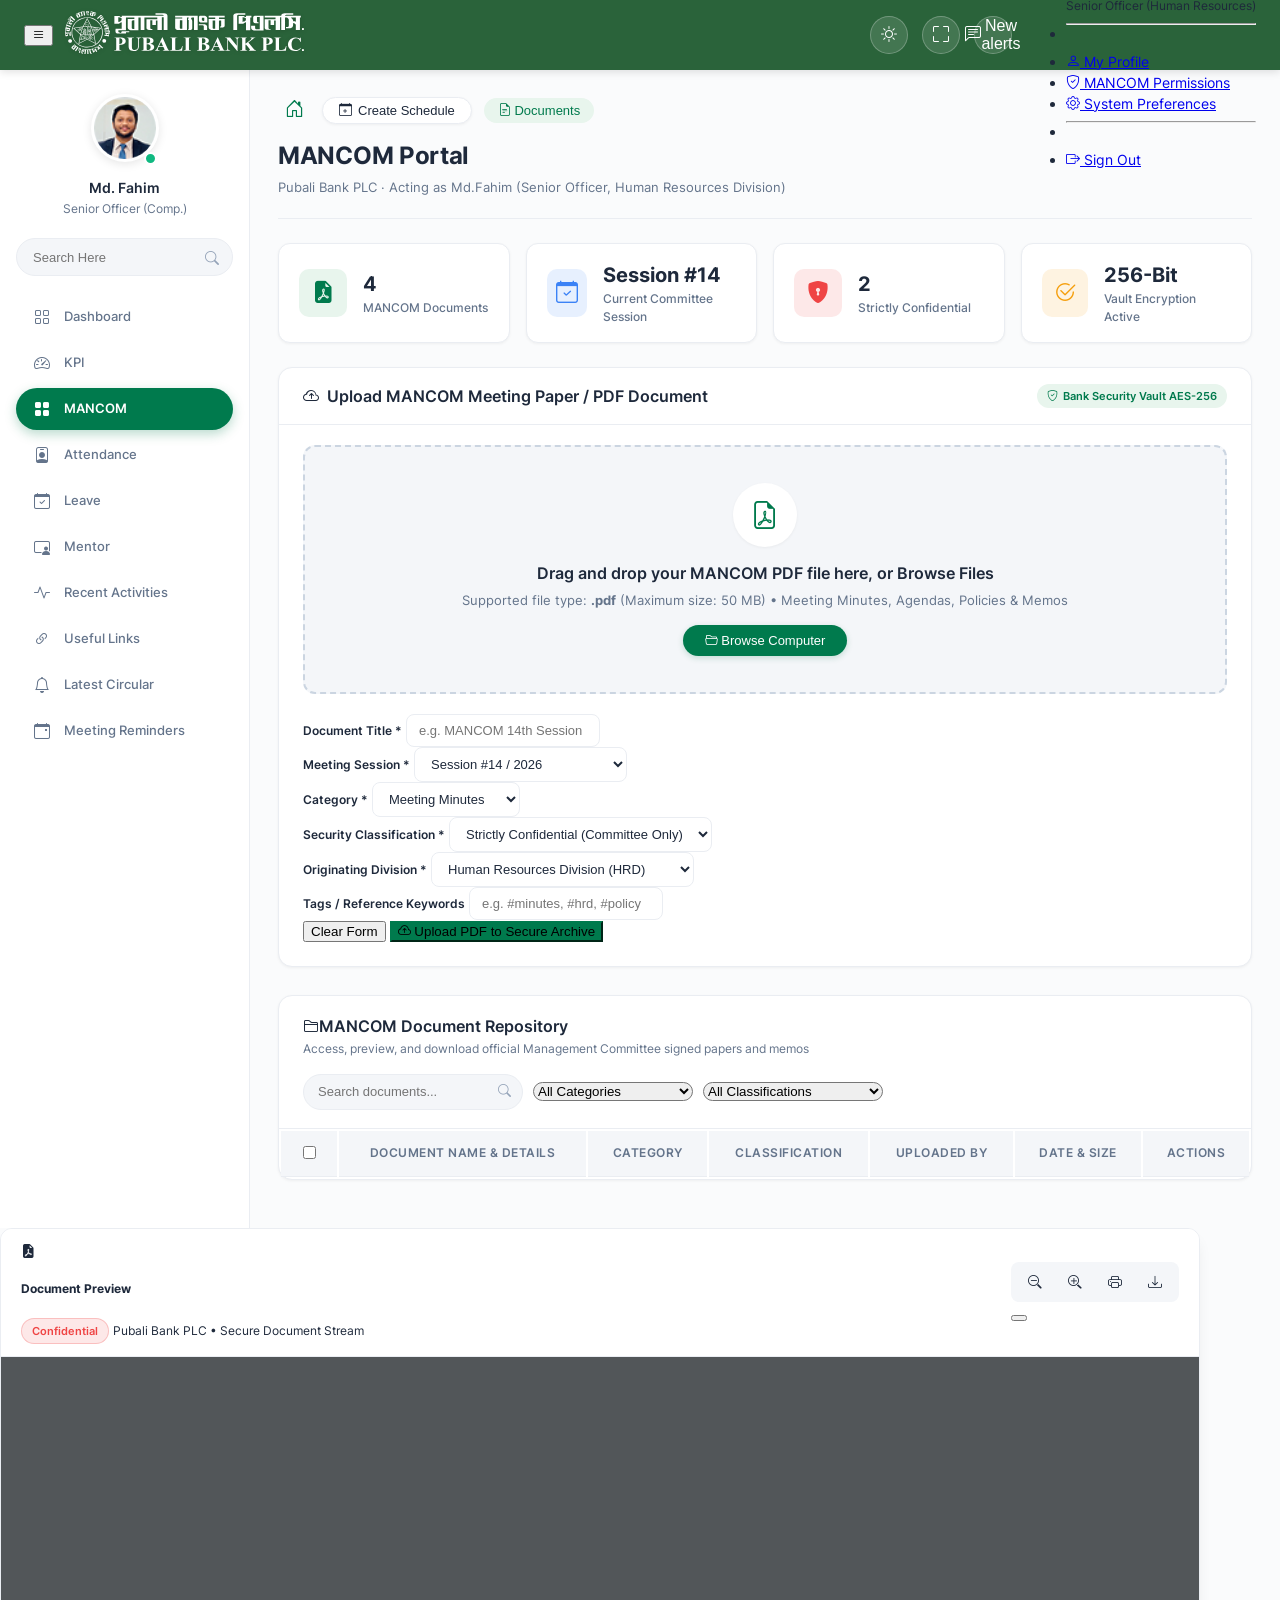
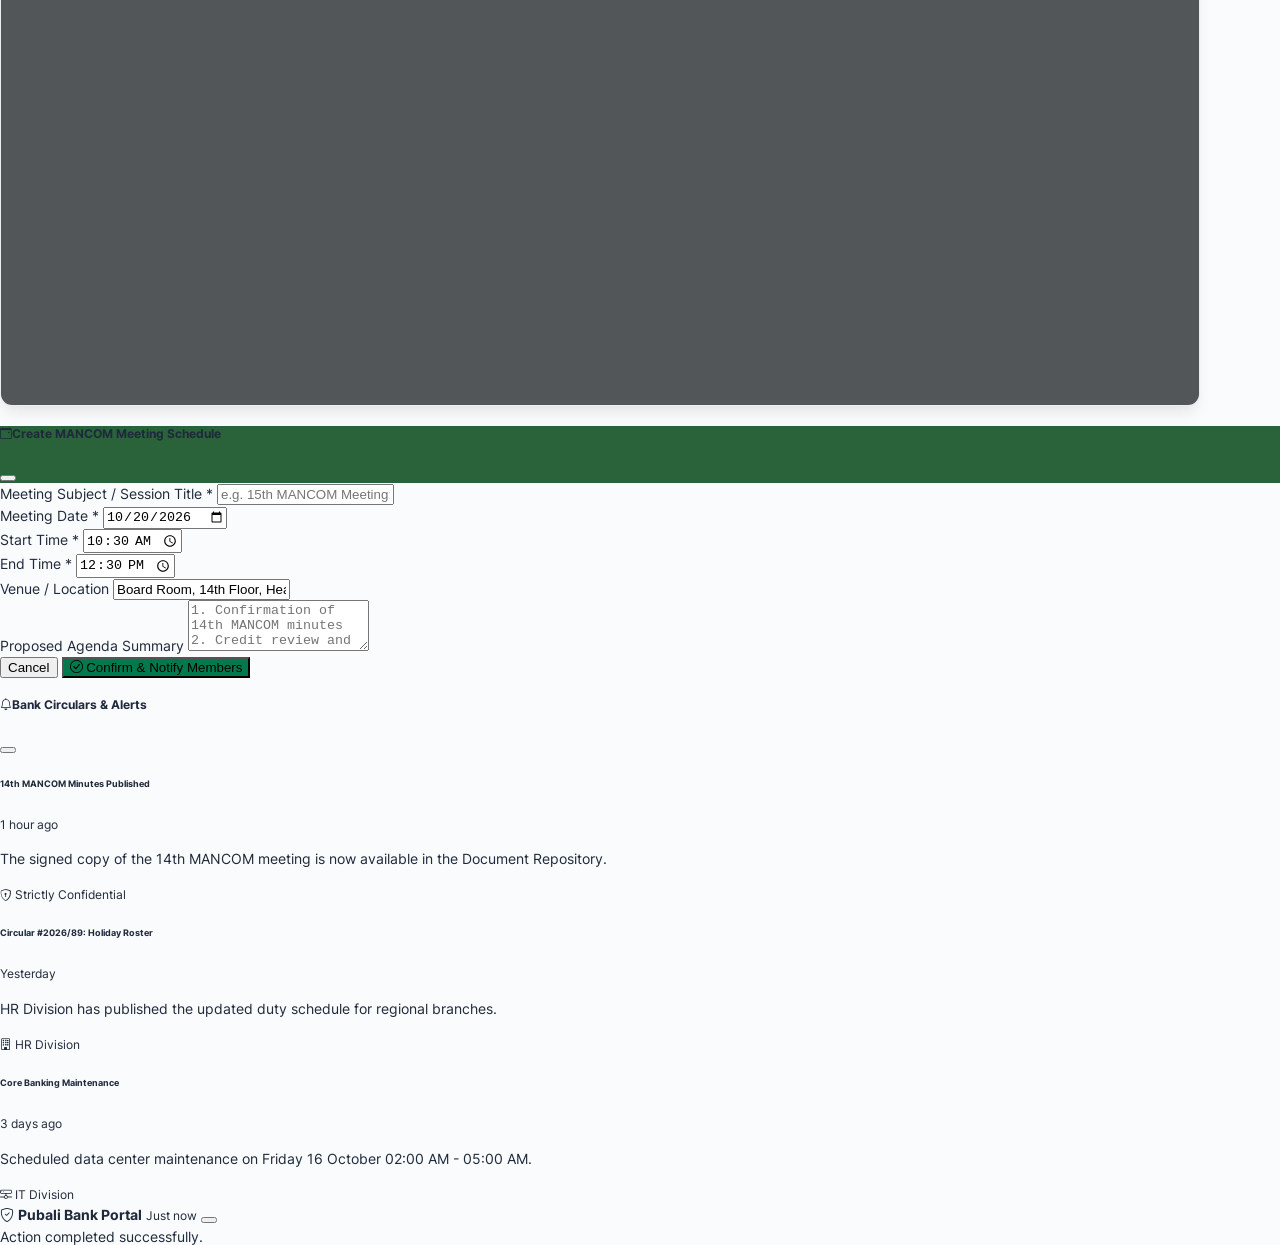
==== all.html @ e19ed06d "Poriject initialized" ====
<!DOCTYPE html>
<html lang="en" data-bs-theme="light">

<head>
  <meta charset="UTF-8">
  <meta name="viewport" content="width=device-width, initial-scale=1.0">
  <meta name="description"
    content="Pubali Bank PLC. - Management Committee (MANCOM) Portal for Document Management and PDF Uploading">
  <title>MANCOM Portal - Pubali Bank PLC</title>

  <!-- Local CSS Resources (Zero CDN Dependency) -->
  <link rel="stylesheet" href="assets/css/bootstrap.min.css">
  <link rel="stylesheet" href="assets/css/bootstrap-icons.min.css">
  <link rel="stylesheet" href="assets/css/style.css">
</head>

<body>

  <!-- ======================================================================
       TOP NAVIGATION BAR
       ====================================================================== -->
  <header class="main-navbar">
    <div class="brand-section">
      <button class="btn text-white d-lg-none p-0 me-2" id="btnMobileMenu" aria-label="Toggle Navigation">
        <i class="bi bi-list fs-3"></i>
      </button>
      <a href="#" class="d-flex align-items-center text-decoration-none">
        <img src="assets/images/pubali-bank-header-logo.svg"
          onerror="this.onerror=null; this.src='assets/images/pubali-bank-logo-white.svg';" alt="Pubali Bank PLC."
          class="brand-logo-img">
      </a>
    </div>

    <div class="nav-actions">
      <!-- Theme Switcher (Dark / Light) -->
      <button class="nav-icon-btn" id="themeToggleBtn" title="Toggle Theme (Light/Dark)" aria-label="Toggle Theme">
        <i class="bi bi-sun"></i>
      </button>

      <!-- Fullscreen Toggle -->
      <button class="nav-icon-btn" id="fullscreenToggleBtn" title="Toggle Fullscreen" aria-label="Toggle Fullscreen">
        <i class="bi bi-fullscreen"></i>
      </button>

      <!-- Messages / Circulars Notification Button -->
      <button class="nav-icon-btn position-relative" data-bs-toggle="offcanvas" data-bs-target="#notificationOffcanvas"
        title="Notifications & Circulars" aria-label="Notifications">
        <i class="bi bi-chat-left-text"></i>
        <span
          class="position-absolute top-0 start-100 translate-middle p-1 bg-danger border border-light rounded-circle">
          <span class="visually-hidden">New alerts</span>
        </span>
      </button>

      <!-- User Profile Dropdown Pill -->
      <div class="dropdown">
        <a href="#" class="user-profile-pill" id="userDropdown" data-bs-toggle="dropdown" aria-expanded="false">
          <img src="assets/images/avatar.png" alt="Md. Fahim" class="user-avatar-nav">
          <div class="user-meta-nav">
            <span class="user-name">Md. Fahim</span>
            <span class="user-role">HRD</span>
          </div>
          <i class="bi bi-chevron-down dropdown-caret"></i>
        </a>
        <ul class="dropdown-menu dropdown-menu-end shadow border-0" aria-labelledby="userDropdown">
          <li class="dropdown-header">
            <h6 class="mb-0 text-dark fw-bold">Md. Fahim</h6>
            <small class="text-muted">Senior Officer (Human Resources)</small>
          </li>
          <li>
            <hr class="dropdown-divider">
          </li>
          <li><a class="dropdown-item" href="#"><i class="bi bi-person me-2 text-success"></i> My Profile</a></li>
          <li><a class="dropdown-item" href="#"><i class="bi bi-shield-check me-2 text-primary"></i> MANCOM
              Permissions</a></li>
          <li><a class="dropdown-item" href="#"><i class="bi bi-gear me-2 text-secondary"></i> System Preferences</a>
          </li>
          <li>
            <hr class="dropdown-divider">
          </li>
          <li><a class="dropdown-item text-danger" href="#"><i class="bi bi-box-arrow-right me-2"></i> Sign Out</a></li>
        </ul>
      </div>
    </div>
  </header>

  <!-- ======================================================================
       APP MAIN CONTAINER (SIDEBAR + MAIN CONTENT)
       ====================================================================== -->
  <div class="portal-container">

    <!-- LEFT SIDEBAR -->
    <aside class="portal-sidebar" id="portalSidebar">
      <!-- Profile Card -->
      <div class="sidebar-user-card">
        <div class="sidebar-avatar-wrapper">
          <img src="assets/images/avatar.png" alt="Md. Fahim" class="sidebar-avatar-img">
          <span class="status-indicator-dot" title="Active"></span>
        </div>
        <h3 class="sidebar-user-name">Md. Fahim</h3>
        <p class="sidebar-user-role">Senior Officer (Comp.)</p>
      </div>

      <!-- Search Input -->
      <div class="sidebar-search-container">
        <input type="text" class="sidebar-search-input" id="sidebarSearchInput" placeholder="Search Here">
        <i class="bi bi-search sidebar-search-icon"></i>
      </div>

      <!-- Sidebar Navigation Menu -->
      <ul class="sidebar-nav-list" id="sidebarNavList">
        <li class="sidebar-nav-item">
          <a href="#dashboard" class="sidebar-nav-link">
            <i class="bi bi-grid"></i>
            <span>Dashboard</span>
          </a>
        </li>
        <li class="sidebar-nav-item">
          <a href="#kpi" class="sidebar-nav-link">
            <i class="bi bi-speedometer2"></i>
            <span>KPI</span>
          </a>
        </li>
        <!-- ACTIVE MANCOM PILL -->
        <li class="sidebar-nav-item">
          <a href="#mancom" class="sidebar-nav-link active-mancom">
            <i class="bi bi-grid-fill"></i>
            <span>MANCOM</span>
          </a>
        </li>
        <li class="sidebar-nav-item">
          <a href="#attendance" class="sidebar-nav-link">
            <i class="bi bi-person-badge"></i>
            <span>Attendance</span>
          </a>
        </li>
        <li class="sidebar-nav-item">
          <a href="#leave" class="sidebar-nav-link">
            <i class="bi bi-calendar-check"></i>
            <span>Leave</span>
          </a>
        </li>
        <li class="sidebar-nav-item">
          <a href="#mentor" class="sidebar-nav-link">
            <i class="bi bi-person-video3"></i>
            <span>Mentor</span>
          </a>
        </li>
        <li class="sidebar-nav-item">
          <a href="#recent-activities" class="sidebar-nav-link">
            <i class="bi bi-activity"></i>
            <span>Recent Activities</span>
          </a>
        </li>
        <li class="sidebar-nav-item">
          <a href="#useful-links" class="sidebar-nav-link">
            <i class="bi bi-link-45deg"></i>
            <span>Useful Links</span>
          </a>
        </li>
        <li class="sidebar-nav-item">
          <a href="#latest-circular" class="sidebar-nav-link">
            <i class="bi bi-bell"></i>
            <span>Latest Circular</span>
          </a>
        </li>
        <li class="sidebar-nav-item">
          <a href="#meeting-reminders" class="sidebar-nav-link">
            <i class="bi bi-calendar-event"></i>
            <span>Meeting Reminders</span>
          </a>
        </li>
      </ul>
    </aside>

    <!-- MAIN CONTENT AREA -->
    <main class="portal-main-content">

      <!-- PAGE SUBHEADER & BREADCRUMBS -->
      <section class="page-subheader">
        <div class="breadcrumb-nav-row">
          <a href="#" class="home-icon-link" title="Home">
            <i class="bi bi-house-door"></i>
          </a>
          <button class="btn btn-create-schedule" data-bs-toggle="modal" data-bs-target="#createScheduleModal">
            <i class="bi bi-calendar-plus text-success"></i>
            Create Schedule
          </button>
          <button class="btn-tab-documents active">
            <i class="bi bi-file-earmark-text me-1"></i>
            Documents
          </button>
        </div>

        <div class="portal-title-block">
          <h1>MANCOM Portal</h1>
          <p class="portal-subtitle">Pubali Bank PLC · Acting as Md.Fahim (Senior Officer, Human Resources Division)</p>
        </div>
      </section>

      <!-- QUICK METRICS OVERVIEW -->
      <div class="metrics-grid">
        <div class="metric-card">
          <div class="metric-icon-box green">
            <i class="bi bi-file-earmark-pdf-fill"></i>
          </div>
          <div class="metric-info">
            <h4 id="statTotalDocs">4</h4>
            <p>MANCOM Documents</p>
          </div>
        </div>
        <div class="metric-card">
          <div class="metric-icon-box blue">
            <i class="bi bi-calendar-check"></i>
          </div>
          <div class="metric-info">
            <h4>Session #14</h4>
            <p>Current Committee Session</p>
          </div>
        </div>
        <div class="metric-card">
          <div class="metric-icon-box red">
            <i class="bi bi-shield-lock-fill"></i>
          </div>
          <div class="metric-info">
            <h4 id="statConfidentialDocs">2</h4>
            <p>Strictly Confidential</p>
          </div>
        </div>
        <div class="metric-card">
          <div class="metric-icon-box amber">
            <i class="bi bi-check2-circle"></i>
          </div>
          <div class="metric-info">
            <h4>256-Bit</h4>
            <p>Vault Encryption Active</p>
          </div>
        </div>
      </div>

      <!-- PDF UPLOAD VAULT PANEL -->
      <section class="card-upload-vault" id="uploadSection">
        <div class="card-upload-header">
          <h2>
            <i class="bi bi-cloud-arrow-up text-success"></i>
            Upload MANCOM Meeting Paper / PDF Document
          </h2>
          <span class="badge-vault-secure">
            <i class="bi bi-shield-check"></i>
            Bank Security Vault AES-256
          </span>
        </div>

        <!-- Drag & Drop Zone -->
        <div class="dropzone-area" id="dropzone" tabindex="0" role="button" aria-label="Dropzone for PDF file upload">
          <div class="dropzone-icon-circle">
            <i class="bi bi-file-earmark-pdf"></i>
          </div>
          <div class="dropzone-title">Drag and drop your MANCOM PDF file here, or Browse Files</div>
          <div class="dropzone-subtitle">
            Supported file type: <strong>.pdf</strong> (Maximum size: 50 MB) • Meeting Minutes, Agendas, Policies &
            Memos
          </div>
          <button type="button" class="dropzone-btn">
            <i class="bi bi-folder2-open me-1"></i> Browse Computer
          </button>
          <input type="file" id="pdfFileInput" accept="application/pdf,.pdf" style="display:none;"
            aria-label="Upload PDF file">
        </div>

        <!-- Selected File Preview Strip (Dynamic) -->
        <div class="selected-file-card" id="selectedFileCard">
          <div class="selected-file-info">
            <i class="bi bi-file-earmark-pdf-fill file-type-icon"></i>
            <div class="file-name-meta">
              <h5 id="selectedFileName">filename.pdf</h5>
              <p id="selectedFileSize">0.0 MB</p>
            </div>
          </div>
          <div class="d-flex align-items-center gap-2">
            <button type="button" class="btn btn-outline-danger btn-sm rounded-pill" id="btnRemoveFile">
              <i class="bi bi-x-circle me-1"></i> Remove File
            </button>
          </div>
        </div>

        <!-- Live Upload Progress Bar -->
        <div class="upload-progress-wrapper" id="uploadProgress">
          <div class="progress-custom">
            <div class="progress-bar progress-bar-striped progress-bar-animated progress-bar-custom" id="progressBar"
              style="width: 0%"></div>
          </div>
          <div class="progress-status-meta">
            <span id="progressText">Encrypting and uploading file...</span>
            <span id="progressPercent" class="fw-bold text-success">0%</span>
          </div>
        </div>

        <!-- Metadata Form -->
        <form id="uploadForm" class="upload-form-body">
          <div class="row g-3">
            <div class="col-md-6">
              <label for="docTitleInput" class="form-label form-label-custom">Document Title <span
                  class="text-danger">*</span></label>
              <input type="text" class="form-control form-control-custom" id="docTitleInput"
                placeholder="e.g. MANCOM 14th Session Minutes (Signed Copy)" required>
            </div>

            <div class="col-md-3">
              <label for="docSessionInput" class="form-label form-label-custom">Meeting Session <span
                  class="text-danger">*</span></label>
              <select class="form-select form-select-custom" id="docSessionInput" required>
                <option value="Session #14 / 2026" selected>Session #14 / 2026</option>
                <option value="Session #15 / 2026">Session #15 (Upcoming)</option>
                <option value="Session #13 / 2026">Session #13 / 2026</option>
                <option value="Extraordinary Session / 2026">Extraordinary Session / 2026</option>
              </select>
            </div>

            <div class="col-md-3">
              <label for="docCategoryInput" class="form-label form-label-custom">Category <span
                  class="text-danger">*</span></label>
              <select class="form-select form-select-custom" id="docCategoryInput" required>
                <option value="Meeting Minutes" selected>Meeting Minutes</option>
                <option value="Meeting Agenda">Meeting Agenda</option>
                <option value="Working Paper">Working Paper</option>
                <option value="Policy Memo">Policy Memo</option>
                <option value="Financial Report">Financial Report</option>
                <option value="Audit Compliance">Audit Compliance</option>
              </select>
            </div>

            <div class="col-md-4">
              <label for="docClassificationInput" class="form-label form-label-custom">Security Classification <span
                  class="text-danger">*</span></label>
              <select class="form-select form-select-custom" id="docClassificationInput" required>
                <option value="strictly-confidential" selected>Strictly Confidential (Committee Only)</option>
                <option value="restricted">Restricted (Division Heads)</option>
                <option value="internal">Internal Use (Pubali Bank PLC)</option>
              </select>
            </div>

            <div class="col-md-4">
              <label for="docDivisionInput" class="form-label form-label-custom">Originating Division <span
                  class="text-danger">*</span></label>
              <select class="form-select form-select-custom" id="docDivisionInput" required>
                <option value="Human Resources Division" selected>Human Resources Division (HRD)</option>
                <option value="Information Technology Division">Information Technology Division (ITD)</option>
                <option value="Credit Division">Credit Division</option>
                <option value="Finance & Accounts Division">Finance & Accounts Division</option>
                <option value="Internal Audit & Risk Division">Internal Audit & Risk Division</option>
                <option value="Managing Director's Secretariat">Managing Director's Secretariat</option>
              </select>
            </div>

            <div class="col-md-4">
              <label for="docTagsInput" class="form-label form-label-custom">Tags / Reference Keywords</label>
              <input type="text" class="form-control form-control-custom" id="docTagsInput"
                placeholder="e.g. #minutes, #hrd, #policy">
            </div>

            <div class="col-12 text-end pt-2">
              <button type="reset" class="btn btn-light border px-4 py-2 me-2 rounded-pill small">Clear Form</button>
              <button type="submit" class="btn btn-success px-4 py-2 rounded-pill shadow-sm" id="btnSubmitUpload"
                style="background-color: var(--pubali-green-active); border-color: var(--pubali-green-active);">
                <i class="bi bi-cloud-arrow-up me-1"></i> Upload PDF to Secure Archive
              </button>
            </div>
          </div>
        </form>
      </section>

      <!-- MANCOM DOCUMENTS ARCHIVE TABLE -->
      <section class="card-documents-library">
        <div class="library-controls-header">
          <div class="library-title">
            <h3><i class="bi bi-folder2 me-2 text-success"></i>MANCOM Document Repository</h3>
            <p>Access, preview, and download official Management Committee signed papers and memos</p>
          </div>

          <div class="library-filter-tools">
            <!-- Search -->
            <div class="library-search-box">
              <input type="text" id="librarySearch" class="library-search-input" placeholder="Search documents...">
              <i class="bi bi-search"></i>
            </div>

            <!-- Category Filter -->
            <select class="form-select form-select-sm" id="categoryFilter" style="width: 160px; border-radius: 20px;">
              <option value="all" selected>All Categories</option>
              <option value="Meeting Minutes">Meeting Minutes</option>
              <option value="Policy Memo">Policy Memo</option>
              <option value="Working Paper">Working Paper</option>
              <option value="Financial Report">Financial Report</option>
            </select>

            <!-- Classification Filter -->
            <select class="form-select form-select-sm" id="classificationFilter"
              style="width: 180px; border-radius: 20px;">
              <option value="all" selected>All Classifications</option>
              <option value="strictly-confidential">Strictly Confidential</option>
              <option value="restricted">Restricted</option>
              <option value="internal">Internal Use</option>
            </select>
          </div>
        </div>

        <!-- Table -->
        <div class="table-responsive">
          <table class="table table-documents align-middle">
            <thead>
              <tr>
                <th style="width: 40px;">
                  <div class="form-check">
                    <input class="form-check-input" type="checkbox" id="selectAllCheckbox">
                  </div>
                </th>
                <th>Document Name & Details</th>
                <th>Category</th>
                <th>Classification</th>
                <th>Uploaded By</th>
                <th>Date & Size</th>
                <th class="text-end">Actions</th>
              </tr>
            </thead>
            <tbody id="documentsTableBody">
              <!-- Dynamically rendered via app.js -->
            </tbody>
          </table>
        </div>
      </section>

    </main>
  </div>

  <!-- ======================================================================
       INTERACTIVE PDF VIEWER MODAL
       ====================================================================== -->
  <div class="modal fade modal-pdf-viewer" id="pdfViewerModal" tabindex="-1" aria-labelledby="pdfModalTitle"
    aria-hidden="true">
    <div class="modal-dialog modal-dialog-centered modal-xl">
      <div class="modal-content">
        <div class="modal-pdf-header">
          <div class="d-flex align-items-center gap-3">
            <i class="bi bi-file-earmark-pdf-fill text-danger fs-4"></i>
            <div>
              <h5 class="modal-title mb-0 fw-bold" id="pdfModalTitle">Document Preview</h5>
              <div class="d-flex align-items-center gap-2 mt-1">
                <span id="pdfModalBadge" class="badge-classification strictly-confidential">Confidential</span>
                <small class="text-muted">Pubali Bank PLC • Secure Document Stream</small>
              </div>
            </div>
          </div>

          <div class="d-flex align-items-center gap-2">
            <!-- Toolbar -->
            <div class="pdf-toolbar">
              <button class="pdf-toolbar-btn" id="btnZoomOut" title="Zoom Out"><i class="bi bi-zoom-out"></i></button>
              <button class="pdf-toolbar-btn" id="btnZoomIn" title="Zoom In"><i class="bi bi-zoom-in"></i></button>
              <button class="pdf-toolbar-btn" id="btnPrintDoc" title="Print Document"><i
                  class="bi bi-printer"></i></button>
              <button class="pdf-toolbar-btn text-success" id="btnModalDownload" title="Download Local PDF"><i
                  class="bi bi-download"></i></button>
            </div>
            <button type="button" class="btn-close ms-2" data-bs-dismiss="modal" aria-label="Close"></button>
          </div>
        </div>

        <div class="modal-body p-0">
          <div class="pdf-frame-container">
            <iframe id="pdfViewerFrame" class="pdf-iframe" src="" title="PDF Viewer"></iframe>
          </div>
        </div>
      </div>
    </div>
  </div>

  <!-- ======================================================================
       CREATE SCHEDULE MODAL
       ====================================================================== -->
  <div class="modal fade" id="createScheduleModal" tabindex="-1" aria-labelledby="scheduleModalLabel"
    aria-hidden="true">
    <div class="modal-dialog modal-dialog-centered modal-lg">
      <div class="modal-content border-0 shadow">
        <div class="modal-header bg-success text-white" style="background-color: var(--pubali-green) !important;">
          <h5 class="modal-title" id="scheduleModalLabel"><i class="bi bi-calendar-event me-2"></i>Create MANCOM Meeting
            Schedule</h5>
          <button type="button" class="btn-close btn-close-white" data-bs-dismiss="modal" aria-label="Close"></button>
        </div>
        <div class="modal-body p-4">
          <form id="scheduleForm">
            <div class="row g-3">
              <div class="col-md-12">
                <label class="form-label fw-semibold">Meeting Subject / Session Title <span
                    class="text-danger">*</span></label>
                <input type="text" class="form-control"
                  placeholder="e.g. 15th MANCOM Meeting: Annual Performance & Digital Transformation Review" required>
              </div>
              <div class="col-md-6">
                <label class="form-label fw-semibold">Meeting Date <span class="text-danger">*</span></label>
                <input type="date" class="form-control" value="2026-10-20" required>
              </div>
              <div class="col-md-3">
                <label class="form-label fw-semibold">Start Time <span class="text-danger">*</span></label>
                <input type="time" class="form-control" value="10:30" required>
              </div>
              <div class="col-md-3">
                <label class="form-label fw-semibold">End Time <span class="text-danger">*</span></label>
                <input type="time" class="form-control" value="12:30" required>
              </div>
              <div class="col-md-12">
                <label class="form-label fw-semibold">Venue / Location</label>
                <input type="text" class="form-control" value="Board Room, 14th Floor, Head Office, Pubali Bank PLC.">
              </div>
              <div class="col-md-12">
                <label class="form-label fw-semibold">Proposed Agenda Summary</label>
                <textarea class="form-control" rows="3"
                  placeholder="1. Confirmation of 14th MANCOM minutes&#10;2. Credit review and non-performing loan strategy&#10;3. HR promotion and compensation policies&#10;4. Miscellaneous agenda"></textarea>
              </div>
            </div>
            <div class="modal-footer px-0 pb-0 mt-4">
              <button type="button" class="btn btn-secondary rounded-pill" data-bs-dismiss="modal">Cancel</button>
              <button type="button" class="btn btn-success rounded-pill px-4"
                style="background-color: var(--pubali-green-active);"
                onclick="bootstrap.Modal.getInstance(document.getElementById('createScheduleModal')).hide(); alert('Meeting schedule created successfully and invitations dispatched!');">
                <i class="bi bi-check-circle me-1"></i> Confirm & Notify Members
              </button>
            </div>
          </form>
        </div>
      </div>
    </div>
  </div>

  <!-- ======================================================================
       NOTIFICATIONS & CIRCULARS OFFCANVAS
       ====================================================================== -->
  <div class="offcanvas offcanvas-end" tabindex="-1" id="notificationOffcanvas" aria-labelledby="offcanvasLabel">
    <div class="offcanvas-header border-bottom">
      <h5 class="offcanvas-title fw-bold" id="offcanvasLabel"><i class="bi bi-bell text-success me-2"></i>Bank Circulars
        & Alerts</h5>
      <button type="button" class="btn-close" data-bs-dismiss="offcanvas" aria-label="Close"></button>
    </div>
    <div class="offcanvas-body p-0">
      <div class="list-group list-group-flush">
        <div class="list-group-item p-3">
          <div class="d-flex w-100 justify-content-between">
            <h6 class="mb-1 fw-bold text-success">14th MANCOM Minutes Published</h6>
            <small class="text-muted">1 hour ago</small>
          </div>
          <p class="mb-1 small text-secondary">The signed copy of the 14th MANCOM meeting is now available in the
            Document Repository.</p>
          <small class="text-muted"><i class="bi bi-shield-lock me-1"></i> Strictly Confidential</small>
        </div>
        <div class="list-group-item p-3">
          <div class="d-flex w-100 justify-content-between">
            <h6 class="mb-1 fw-bold">Circular #2026/89: Holiday Roster</h6>
            <small class="text-muted">Yesterday</small>
          </div>
          <p class="mb-1 small text-secondary">HR Division has published the updated duty schedule for regional
            branches.</p>
          <small class="text-muted"><i class="bi bi-building me-1"></i> HR Division</small>
        </div>
        <div class="list-group-item p-3">
          <div class="d-flex w-100 justify-content-between">
            <h6 class="mb-1 fw-bold">Core Banking Maintenance</h6>
            <small class="text-muted">3 days ago</small>
          </div>
          <p class="mb-1 small text-secondary">Scheduled data center maintenance on Friday 16 October 02:00 AM - 05:00
            AM.</p>
          <small class="text-muted"><i class="bi bi-hdd-network me-1"></i> IT Division</small>
        </div>
      </div>
    </div>
  </div>

  <!-- ======================================================================
       TOAST NOTIFICATION COMPONENT
       ====================================================================== -->
  <div class="toast-container position-fixed bottom-0 end-0 p-3" style="z-index: 1090;">
    <div id="portalToast" class="toast align-items-center shadow-lg border-0" role="alert" aria-live="assertive"
      aria-atomic="true">
      <div class="toast-header bg-success text-white">
        <i class="bi bi-shield-check me-2"></i>
        <strong class="me-auto">Pubali Bank Portal</strong>
        <small class="text-white-50">Just now</small>
        <button type="button" class="btn-close btn-close-white" data-bs-dismiss="toast" aria-label="Close"></button>
      </div>
      <div class="toast-body bg-body text-body" id="toastMessage">
        Action completed successfully.
      </div>
    </div>
  </div>

  <!-- Local JavaScript Bundle (Zero CDN Dependency) -->
  <script src="assets/js/bootstrap.bundle.min.js"></script>
  <script src="assets/js/app.js"></script>
</body>

</html>
---- assets/css/style.css ----
/* ==========================================================================
   PUBALI BANK PLC. - MANCOM PORTAL
   Pixel-Perfect Design & PDF Upload System
   Local Assets & Offline-First Implementation
   ========================================================================== */

/* Local Inter Fonts */
@font-face {
  font-family: 'Inter';
  font-style: normal;
  font-weight: 400;
  font-display: swap;
  src: url('../fonts/inter-400.woff2') format('woff2');
}
@font-face {
  font-family: 'Inter';
  font-style: normal;
  font-weight: 500;
  font-display: swap;
  src: url('../fonts/inter-500.woff2') format('woff2');
}
@font-face {
  font-family: 'Inter';
  font-style: normal;
  font-weight: 600;
  font-display: swap;
  src: url('../fonts/inter-600.woff2') format('woff2');
}
@font-face {
  font-family: 'Inter';
  font-style: normal;
  font-weight: 700;
  font-display: swap;
  src: url('../fonts/inter-700.woff2') format('woff2');
}

:root {
  /* Pubali Brand Greens */
  --pubali-green: #2a633a;
  --pubali-green-dark: #1e4b2b;
  --pubali-green-light: #347a47;
  --pubali-green-active: #007a4d;
  --pubali-green-subtle: #e8f5ed;
  --pubali-green-glow: rgba(0, 122, 77, 0.25);

  /* Layout Colors - Light Theme */
  --bg-body: #fafbfc;
  --bg-surface: #ffffff;
  --bg-surface-secondary: #f4f6f9;
  --bg-sidebar: #ffffff;
  --border-color: #eaedf2;
  --border-subtle: #f1f4f8;
  
  /* Text Colors */
  --text-primary: #1e293b;
  --text-secondary: #64748b;
  --text-muted: #94a3b8;
  --text-inverted: #ffffff;

  /* Accent & Status Colors */
  --accent-red: #ef4444;
  --accent-amber: #f59e0b;
  --accent-blue: #3b82f6;
  --accent-emerald: #10b981;

  /* Transitions & Shadows */
  --transition-speed: 0.2s;
  --shadow-sm: 0 1px 3px rgba(0, 0, 0, 0.05);
  --shadow-md: 0 4px 6px -1px rgba(0, 0, 0, 0.07), 0 2px 4px -2px rgba(0, 0, 0, 0.05);
  --shadow-lg: 0 10px 15px -3px rgba(0, 0, 0, 0.08), 0 4px 6px -4px rgba(0, 0, 0, 0.04);
  --shadow-pill: 0 4px 12px rgba(0, 122, 77, 0.28);
}

[data-bs-theme="dark"] {
  --pubali-green: #1a4d29;
  --pubali-green-dark: #12371c;
  --pubali-green-light: #256b3a;
  --pubali-green-active: #059669;
  --pubali-green-subtle: rgba(5, 150, 105, 0.15);
  --pubali-green-glow: rgba(5, 150, 105, 0.35);

  --bg-body: #0b1120;
  --bg-surface: #131c31;
  --bg-surface-secondary: #1e293b;
  --bg-sidebar: #131c31;
  --border-color: #243048;
  --border-subtle: #1e293b;
  
  --text-primary: #f8fafc;
  --text-secondary: #94a3b8;
  --text-muted: #64748b;
  --text-inverted: #ffffff;

  --shadow-sm: 0 1px 3px rgba(0, 0, 0, 0.3);
  --shadow-md: 0 4px 6px -1px rgba(0, 0, 0, 0.4);
  --shadow-lg: 0 10px 15px -3px rgba(0, 0, 0, 0.5);
}

/* Global Reset & Base Typography */
* {
  box-sizing: border-box;
}

body {
  font-family: 'Inter', -apple-system, BlinkMacSystemFont, "Segoe UI", Roboto, sans-serif;
  background-color: var(--bg-body);
  color: var(--text-primary);
  margin: 0;
  padding: 0;
  font-size: 14px;
  line-height: 1.5;
  -webkit-font-smoothing: antialiased;
  -moz-osx-font-smoothing: grayscale;
}

/* ==========================================================================
   TOP NAVIGATION BAR
   ========================================================================== */
.main-navbar {
  background-color: var(--pubali-green);
  height: 70px;
  padding: 0 24px;
  display: flex;
  align-items: center;
  justify-content: space-between;
  position: sticky;
  top: 0;
  z-index: 1030;
  box-shadow: 0 2px 8px rgba(0, 0, 0, 0.12);
  transition: background-color var(--transition-speed) ease;
}

.brand-section {
  display: flex;
  align-items: center;
  gap: 12px;
}

.brand-logo-img {
  height: 44px;
  width: auto;
  object-fit: contain;
  filter: drop-shadow(0 1px 2px rgba(0,0,0,0.15));
}

.brand-fallback-text {
  display: flex;
  flex-direction: column;
  color: #ffffff;
  line-height: 1.15;
}

.brand-fallback-text .bn {
  font-size: 15px;
  font-weight: 700;
  letter-spacing: 0.3px;
}

.brand-fallback-text .en {
  font-size: 12px;
  font-weight: 700;
  letter-spacing: 0.6px;
  opacity: 0.95;
}

.nav-actions {
  display: flex;
  align-items: center;
  gap: 14px;
}

.nav-icon-btn {
  width: 38px;
  height: 38px;
  border-radius: 50%;
  background: rgba(255, 255, 255, 0.12);
  border: 1px solid rgba(255, 255, 255, 0.25);
  color: #ffffff;
  display: inline-flex;
  align-items: center;
  justify-content: center;
  font-size: 16px;
  cursor: pointer;
  transition: all var(--transition-speed) ease;
}

.nav-icon-btn:hover {
  background: rgba(255, 255, 255, 0.22);
  color: #ffffff;
  transform: translateY(-1px);
}

.user-profile-pill {
  display: flex;
  align-items: center;
  gap: 10px;
  padding: 4px 12px 4px 6px;
  border-radius: 30px;
  background: rgba(255, 255, 255, 0.12);
  border: 1px solid rgba(255, 255, 255, 0.22);
  color: #ffffff;
  cursor: pointer;
  text-decoration: none;
  transition: all var(--transition-speed) ease;
}

.user-profile-pill:hover,
.user-profile-pill[aria-expanded="true"] {
  background: rgba(255, 255, 255, 0.22);
  color: #ffffff;
}

.user-avatar-nav {
  width: 34px;
  height: 34px;
  border-radius: 50%;
  object-fit: cover;
  border: 2px solid rgba(255, 255, 255, 0.85);
  background-color: #ffffff;
}

.user-meta-nav {
  display: flex;
  flex-direction: column;
  line-height: 1.15;
  text-align: left;
}

.user-meta-nav .user-name {
  font-size: 13px;
  font-weight: 600;
  color: #ffffff;
  white-space: nowrap;
}

.user-meta-nav .user-role {
  font-size: 11px;
  color: rgba(255, 255, 255, 0.8);
  font-weight: 500;
}

.user-profile-pill .dropdown-caret {
  font-size: 12px;
  color: rgba(255, 255, 255, 0.85);
  margin-left: 2px;
}

/* ==========================================================================
   PAGE SUBHEADER & BREADCRUMBS
   ========================================================================== */
.page-subheader {
  padding: 0 0 20px 0;
  margin-bottom: 24px;
  background-color: transparent;
  border-bottom: 1px solid var(--border-color);
}

.breadcrumb-nav-row {
  display: flex;
  align-items: center;
  gap: 12px;
  margin-bottom: 12px;
}

.home-icon-link {
  display: inline-flex;
  align-items: center;
  justify-content: center;
  width: 32px;
  height: 32px;
  color: var(--pubali-green-active);
  font-size: 19px;
  text-decoration: none;
  border-radius: 6px;
  transition: all var(--transition-speed);
}

.home-icon-link:hover {
  background-color: var(--pubali-green-subtle);
  color: var(--pubali-green);
}

.btn-create-schedule {
  background-color: var(--bg-surface);
  color: var(--text-primary);
  border: 1px solid var(--border-color);
  font-size: 13px;
  font-weight: 500;
  padding: 5px 16px;
  border-radius: 20px;
  display: inline-flex;
  align-items: center;
  gap: 6px;
  text-decoration: none;
  box-shadow: var(--shadow-sm);
  transition: all var(--transition-speed) ease;
}

.btn-create-schedule:hover {
  background-color: var(--bg-surface-secondary);
  border-color: #cbd5e1;
  color: var(--text-primary);
  transform: translateY(-1px);
}

.btn-tab-documents {
  background: transparent;
  color: var(--text-secondary);
  border: none;
  font-size: 13px;
  font-weight: 500;
  padding: 5px 14px;
  border-radius: 20px;
  cursor: pointer;
  transition: all var(--transition-speed);
}

.btn-tab-documents.active,
.btn-tab-documents:hover {
  color: var(--pubali-green-active);
  background-color: var(--pubali-green-subtle);
}

.portal-title-block h1 {
  font-size: 24px;
  font-weight: 700;
  color: var(--text-primary);
  margin: 0 0 4px 0;
  letter-spacing: -0.3px;
}

.portal-subtitle {
  font-size: 13px;
  color: var(--text-secondary);
  margin: 0;
  font-weight: 400;
}

/* ==========================================================================
   APP MAIN LAYOUT (SIDEBAR + CONTENT)
   ========================================================================== */
.portal-container {
  display: flex;
  min-height: calc(100vh - 150px);
}

/* Sidebar Styling */
.portal-sidebar {
  width: 250px;
  min-width: 250px;
  background-color: var(--bg-sidebar);
  border-right: 1px solid var(--border-color);
  padding: 24px 16px 36px 16px;
  display: flex;
  flex-direction: column;
  transition: all var(--transition-speed) ease;
}

.sidebar-user-card {
  text-align: center;
  padding-bottom: 20px;
}

.sidebar-avatar-wrapper {
  position: relative;
  display: inline-block;
  margin-bottom: 10px;
}

.sidebar-avatar-img {
  width: 68px;
  height: 68px;
  border-radius: 50%;
  object-fit: cover;
  border: 3px solid #ffffff;
  box-shadow: 0 2px 10px rgba(0, 0, 0, 0.1);
  background: #f1f5f9;
}

.status-indicator-dot {
  position: absolute;
  bottom: 2px;
  right: 2px;
  width: 13px;
  height: 13px;
  border-radius: 50%;
  background-color: var(--accent-emerald);
  border: 2px solid #ffffff;
}

.sidebar-user-name {
  font-size: 14px;
  font-weight: 600;
  color: var(--text-primary);
  margin: 0 0 2px 0;
}

.sidebar-user-role {
  font-size: 12px;
  color: var(--text-secondary);
  margin: 0;
  font-weight: 400;
}

/* Sidebar Search Box */
.sidebar-search-container {
  position: relative;
  margin-bottom: 20px;
}

.sidebar-search-input {
  width: 100%;
  height: 38px;
  border-radius: 20px;
  background-color: var(--bg-surface-secondary);
  border: 1px solid var(--border-color);
  padding: 6px 36px 6px 16px;
  font-size: 13px;
  color: var(--text-primary);
  outline: none;
  transition: all var(--transition-speed);
}

.sidebar-search-input:focus {
  border-color: var(--pubali-green-active);
  background-color: var(--bg-surface);
  box-shadow: 0 0 0 3px var(--pubali-green-subtle);
}

.sidebar-search-icon {
  position: absolute;
  right: 14px;
  top: 50%;
  transform: translateY(-50%);
  color: var(--text-muted);
  font-size: 14px;
  pointer-events: none;
}

/* Sidebar Navigation Items */
.sidebar-nav-list {
  list-style: none;
  padding: 0;
  margin: 0;
  display: flex;
  flex-direction: column;
  gap: 4px;
}

.sidebar-nav-item {
  width: 100%;
}

.sidebar-nav-link {
  display: flex;
  align-items: center;
  gap: 12px;
  padding: 9px 16px;
  border-radius: 24px;
  color: var(--text-secondary);
  text-decoration: none;
  font-size: 13px;
  font-weight: 500;
  transition: all var(--transition-speed) ease;
}

.sidebar-nav-link i {
  font-size: 16px;
  width: 20px;
  text-align: center;
  color: var(--text-secondary);
  transition: color var(--transition-speed);
}

.sidebar-nav-link:hover {
  color: var(--text-primary);
  background-color: var(--bg-surface-secondary);
}

.sidebar-nav-link:hover i {
  color: var(--pubali-green-active);
}

/* MANCOM ACTIVE STATE - Pixel Perfect Match */
.sidebar-nav-link.active-mancom {
  background-color: var(--pubali-green-active);
  color: #ffffff !important;
  font-weight: 600;
  box-shadow: var(--shadow-pill);
}

.sidebar-nav-link.active-mancom i {
  color: #ffffff !important;
}

/* ==========================================================================
   PORTAL MAIN CONTENT
   ========================================================================== */
.portal-main-content {
  flex: 1;
  padding: 24px 28px 48px 28px;
  overflow-x: hidden;
}

/* Quick Metrics Cards */
.metrics-grid {
  display: grid;
  grid-template-columns: repeat(auto-fit, minmax(210px, 1fr));
  gap: 16px;
  margin-bottom: 24px;
}

.metric-card {
  background-color: var(--bg-surface);
  border: 1px solid var(--border-color);
  border-radius: 12px;
  padding: 16px 20px;
  display: flex;
  align-items: center;
  gap: 16px;
  box-shadow: var(--shadow-sm);
  transition: transform var(--transition-speed) ease, box-shadow var(--transition-speed) ease;
}

.metric-card:hover {
  transform: translateY(-2px);
  box-shadow: var(--shadow-md);
}

.metric-icon-box {
  width: 48px;
  height: 48px;
  border-radius: 10px;
  display: flex;
  align-items: center;
  justify-content: center;
  font-size: 22px;
}

.metric-icon-box.green {
  background-color: var(--pubali-green-subtle);
  color: var(--pubali-green-active);
}

.metric-icon-box.blue {
  background-color: rgba(59, 130, 246, 0.12);
  color: var(--accent-blue);
}

.metric-icon-box.amber {
  background-color: rgba(245, 158, 11, 0.12);
  color: var(--accent-amber);
}

.metric-icon-box.red {
  background-color: rgba(239, 68, 68, 0.12);
  color: var(--accent-red);
}

.metric-info h4 {
  font-size: 20px;
  font-weight: 700;
  margin: 0;
  color: var(--text-primary);
}

.metric-info p {
  font-size: 12px;
  color: var(--text-secondary);
  margin: 0;
  font-weight: 500;
}

/* ==========================================================================
   PDF UPLOAD PANEL & DRAG-AND-DROP ZONE
   ========================================================================== */
.card-upload-vault {
  background-color: var(--bg-surface);
  border: 1px solid var(--border-color);
  border-radius: 14px;
  box-shadow: var(--shadow-sm);
  margin-bottom: 28px;
  overflow: hidden;
}

.card-upload-header {
  padding: 16px 24px;
  border-bottom: 1px solid var(--border-color);
  display: flex;
  align-items: center;
  justify-content: space-between;
}

.card-upload-header h2 {
  font-size: 16px;
  font-weight: 600;
  margin: 0;
  display: flex;
  align-items: center;
  gap: 8px;
  color: var(--text-primary);
}

.badge-vault-secure {
  background-color: var(--pubali-green-subtle);
  color: var(--pubali-green-active);
  font-size: 11px;
  font-weight: 600;
  padding: 4px 10px;
  border-radius: 20px;
  display: inline-flex;
  align-items: center;
  gap: 5px;
}

/* Drag & Drop Zone */
.dropzone-area {
  border: 2px dashed #cbd5e1;
  border-radius: 12px;
  padding: 36px 24px;
  text-align: center;
  background-color: var(--bg-surface-secondary);
  cursor: pointer;
  transition: all var(--transition-speed) ease;
  margin: 20px 24px;
  position: relative;
}

.dropzone-area:hover,
.dropzone-area.drag-over {
  border-color: var(--pubali-green-active);
  background-color: var(--pubali-green-subtle);
  transform: scale(1.002);
}

.dropzone-icon-circle {
  width: 64px;
  height: 64px;
  border-radius: 50%;
  background-color: var(--bg-surface);
  color: var(--pubali-green-active);
  display: inline-flex;
  align-items: center;
  justify-content: center;
  font-size: 28px;
  margin-bottom: 14px;
  box-shadow: var(--shadow-sm);
  transition: transform var(--transition-speed) ease;
}

.dropzone-area:hover .dropzone-icon-circle {
  transform: translateY(-3px);
  color: var(--pubali-green);
}

.dropzone-title {
  font-size: 16px;
  font-weight: 600;
  color: var(--text-primary);
  margin-bottom: 6px;
}

.dropzone-subtitle {
  font-size: 13px;
  color: var(--text-secondary);
  margin-bottom: 14px;
}

.dropzone-btn {
  background-color: var(--pubali-green-active);
  color: #ffffff;
  border: none;
  padding: 8px 22px;
  border-radius: 20px;
  font-size: 13px;
  font-weight: 500;
  cursor: pointer;
  box-shadow: 0 2px 6px rgba(0, 122, 77, 0.2);
  transition: all var(--transition-speed);
}

.dropzone-btn:hover {
  background-color: var(--pubali-green);
  color: #ffffff;
  transform: translateY(-1px);
}

/* File Selected Preview Strip */
.selected-file-card {
  display: none;
  background-color: var(--bg-surface);
  border: 1px solid var(--border-color);
  border-radius: 10px;
  padding: 14px 18px;
  margin: 0 24px 20px 24px;
  align-items: center;
  justify-content: space-between;
}

.selected-file-info {
  display: flex;
  align-items: center;
  gap: 14px;
}

.file-type-icon {
  font-size: 32px;
  color: var(--accent-red);
}

.file-name-meta h5 {
  font-size: 14px;
  font-weight: 600;
  margin: 0 0 2px 0;
  color: var(--text-primary);
}

.file-name-meta p {
  font-size: 12px;
  color: var(--text-secondary);
  margin: 0;
}

/* Metadata Form Grid */
.upload-form-body {
  padding: 0 24px 24px 24px;
}

.form-label-custom {
  font-size: 12px;
  font-weight: 600;
  color: var(--text-primary);
  margin-bottom: 6px;
}

.form-control-custom,
.form-select-custom {
  background-color: var(--bg-surface);
  border: 1px solid var(--border-color);
  color: var(--text-primary);
  border-radius: 8px;
  padding: 8px 12px;
  font-size: 13px;
  transition: all var(--transition-speed);
}

.form-control-custom:focus,
.form-select-custom:focus {
  border-color: var(--pubali-green-active);
  box-shadow: 0 0 0 3px var(--pubali-green-subtle);
  outline: none;
}

/* Live Upload Progress Section */
.upload-progress-wrapper {
  display: none;
  padding: 16px 24px;
  background-color: var(--bg-surface-secondary);
  border-top: 1px solid var(--border-color);
}

.progress-custom {
  height: 8px;
  border-radius: 10px;
  background-color: #e2e8f0;
  overflow: hidden;
  margin-bottom: 8px;
}

.progress-bar-custom {
  background-color: var(--pubali-green-active);
  transition: width 0.3s ease;
}

.progress-status-meta {
  display: flex;
  justify-content: space-between;
  font-size: 12px;
  color: var(--text-secondary);
}

/* ==========================================================================
   DOCUMENT ARCHIVE & REPOSITORY TABLE
   ========================================================================== */
.card-documents-library {
  background-color: var(--bg-surface);
  border: 1px solid var(--border-color);
  border-radius: 14px;
  box-shadow: var(--shadow-sm);
}

.library-controls-header {
  padding: 18px 24px;
  border-bottom: 1px solid var(--border-color);
  display: flex;
  flex-wrap: wrap;
  align-items: center;
  justify-content: space-between;
  gap: 16px;
}

.library-title h3 {
  font-size: 16px;
  font-weight: 600;
  margin: 0;
  color: var(--text-primary);
}

.library-title p {
  font-size: 12px;
  color: var(--text-secondary);
  margin: 2px 0 0 0;
}

.library-filter-tools {
  display: flex;
  align-items: center;
  flex-wrap: wrap;
  gap: 10px;
}

.library-search-box {
  position: relative;
  width: 220px;
}

.library-search-input {
  width: 100%;
  height: 36px;
  border-radius: 20px;
  border: 1px solid var(--border-color);
  background-color: var(--bg-surface-secondary);
  color: var(--text-primary);
  padding: 6px 32px 6px 14px;
  font-size: 13px;
  outline: none;
}

.library-search-input:focus {
  border-color: var(--pubali-green-active);
  background-color: var(--bg-surface);
}

.library-search-box i {
  position: absolute;
  right: 12px;
  top: 50%;
  transform: translateY(-50%);
  color: var(--text-muted);
  font-size: 13px;
}

/* Table Custom Styles */
.table-documents {
  margin-bottom: 0;
  width: 100%;
}

.table-documents th {
  background-color: var(--bg-surface-secondary);
  color: var(--text-secondary);
  font-size: 12px;
  font-weight: 600;
  text-transform: uppercase;
  letter-spacing: 0.5px;
  border-bottom: 1px solid var(--border-color);
  padding: 12px 18px;
  white-space: nowrap;
}

.table-documents td {
  padding: 14px 18px;
  vertical-align: middle;
  border-bottom: 1px solid var(--border-color);
  font-size: 13px;
  color: var(--text-primary);
  background-color: var(--bg-surface);
}

.table-documents tbody tr {
  transition: background-color var(--transition-speed);
}

.table-documents tbody tr:hover td {
  background-color: var(--bg-surface-secondary);
}

.doc-name-cell {
  display: flex;
  align-items: center;
  gap: 12px;
}

.doc-icon-badge {
  width: 36px;
  height: 36px;
  border-radius: 8px;
  background-color: rgba(239, 68, 68, 0.1);
  color: var(--accent-red);
  display: flex;
  align-items: center;
  justify-content: center;
  font-size: 18px;
  flex-shrink: 0;
}

.doc-title-text {
  font-weight: 600;
  color: var(--text-primary);
  text-decoration: none;
  cursor: pointer;
  display: block;
}

.doc-title-text:hover {
  color: var(--pubali-green-active);
}

.doc-session-sub {
  font-size: 11px;
  color: var(--text-secondary);
  margin-top: 2px;
}

/* Status Badges */
.badge-classification {
  padding: 4px 10px;
  border-radius: 20px;
  font-size: 11px;
  font-weight: 600;
  display: inline-block;
  white-space: nowrap;
}

.badge-classification.strictly-confidential {
  background-color: rgba(239, 68, 68, 0.12);
  color: var(--accent-red);
  border: 1px solid rgba(239, 68, 68, 0.25);
}

.badge-classification.restricted {
  background-color: rgba(245, 158, 11, 0.12);
  color: #b45309;
  border: 1px solid rgba(245, 158, 11, 0.25);
}

.badge-classification.internal {
  background-color: var(--pubali-green-subtle);
  color: var(--pubali-green-active);
  border: 1px solid rgba(0, 122, 77, 0.25);
}

.badge-category {
  background-color: var(--bg-surface-secondary);
  color: var(--text-secondary);
  border: 1px solid var(--border-color);
  font-size: 11px;
  font-weight: 500;
  padding: 3px 8px;
  border-radius: 6px;
}

/* Table Action Buttons */
.btn-action-icon {
  width: 32px;
  height: 32px;
  border-radius: 6px;
  background-color: transparent;
  border: 1px solid transparent;
  color: var(--text-secondary);
  display: inline-flex;
  align-items: center;
  justify-content: center;
  font-size: 14px;
  cursor: pointer;
  transition: all var(--transition-speed);
}

.btn-action-icon:hover {
  background-color: var(--bg-surface-secondary);
  border-color: var(--border-color);
  color: var(--pubali-green-active);
}

.btn-action-icon.delete:hover {
  color: var(--accent-red);
  background-color: rgba(239, 68, 68, 0.1);
  border-color: rgba(239, 68, 68, 0.2);
}

/* ==========================================================================
   INTERACTIVE PDF VIEWER MODAL
   ========================================================================== */
.modal-pdf-viewer .modal-dialog {
  max-width: 95vw;
  width: 1200px;
}

.modal-pdf-viewer .modal-content {
  background-color: var(--bg-surface);
  border: 1px solid var(--border-color);
  border-radius: 12px;
  box-shadow: var(--shadow-lg);
  overflow: hidden;
}

.modal-pdf-header {
  padding: 12px 20px;
  border-bottom: 1px solid var(--border-color);
  display: flex;
  align-items: center;
  justify-content: space-between;
  background-color: var(--bg-surface);
}

.pdf-toolbar {
  display: flex;
  align-items: center;
  gap: 8px;
  background-color: var(--bg-surface-secondary);
  border-radius: 8px;
  padding: 4px 8px;
}

.pdf-toolbar-btn {
  background: transparent;
  border: none;
  color: var(--text-primary);
  width: 32px;
  height: 32px;
  border-radius: 6px;
  display: inline-flex;
  align-items: center;
  justify-content: center;
  font-size: 14px;
  cursor: pointer;
  transition: background var(--transition-speed);
}

.pdf-toolbar-btn:hover {
  background-color: var(--bg-surface);
}

.pdf-frame-container {
  height: 72vh;
  width: 100%;
  background-color: #525659;
  position: relative;
}

.pdf-iframe {
  width: 100%;
  height: 100%;
  border: none;
}

/* ==========================================================================
   RESPONSIVE DESIGN
   ========================================================================== */
@media (max-width: 991.98px) {
  .portal-sidebar {
    position: fixed;
    top: 70px;
    left: -260px;
    height: calc(100vh - 70px);
    z-index: 1020;
    box-shadow: var(--shadow-lg);
  }

  .portal-sidebar.show-mobile {
    left: 0;
  }

  .portal-main-content {
    padding: 16px;
  }
}

@media (max-width: 575.98px) {
  .main-navbar {
    padding: 0 14px;
  }
  .brand-logo-img {
    height: 36px;
  }
  .user-meta-nav {
    display: none;
  }
  .library-controls-header {
    flex-direction: column;
    align-items: flex-start;
  }
}
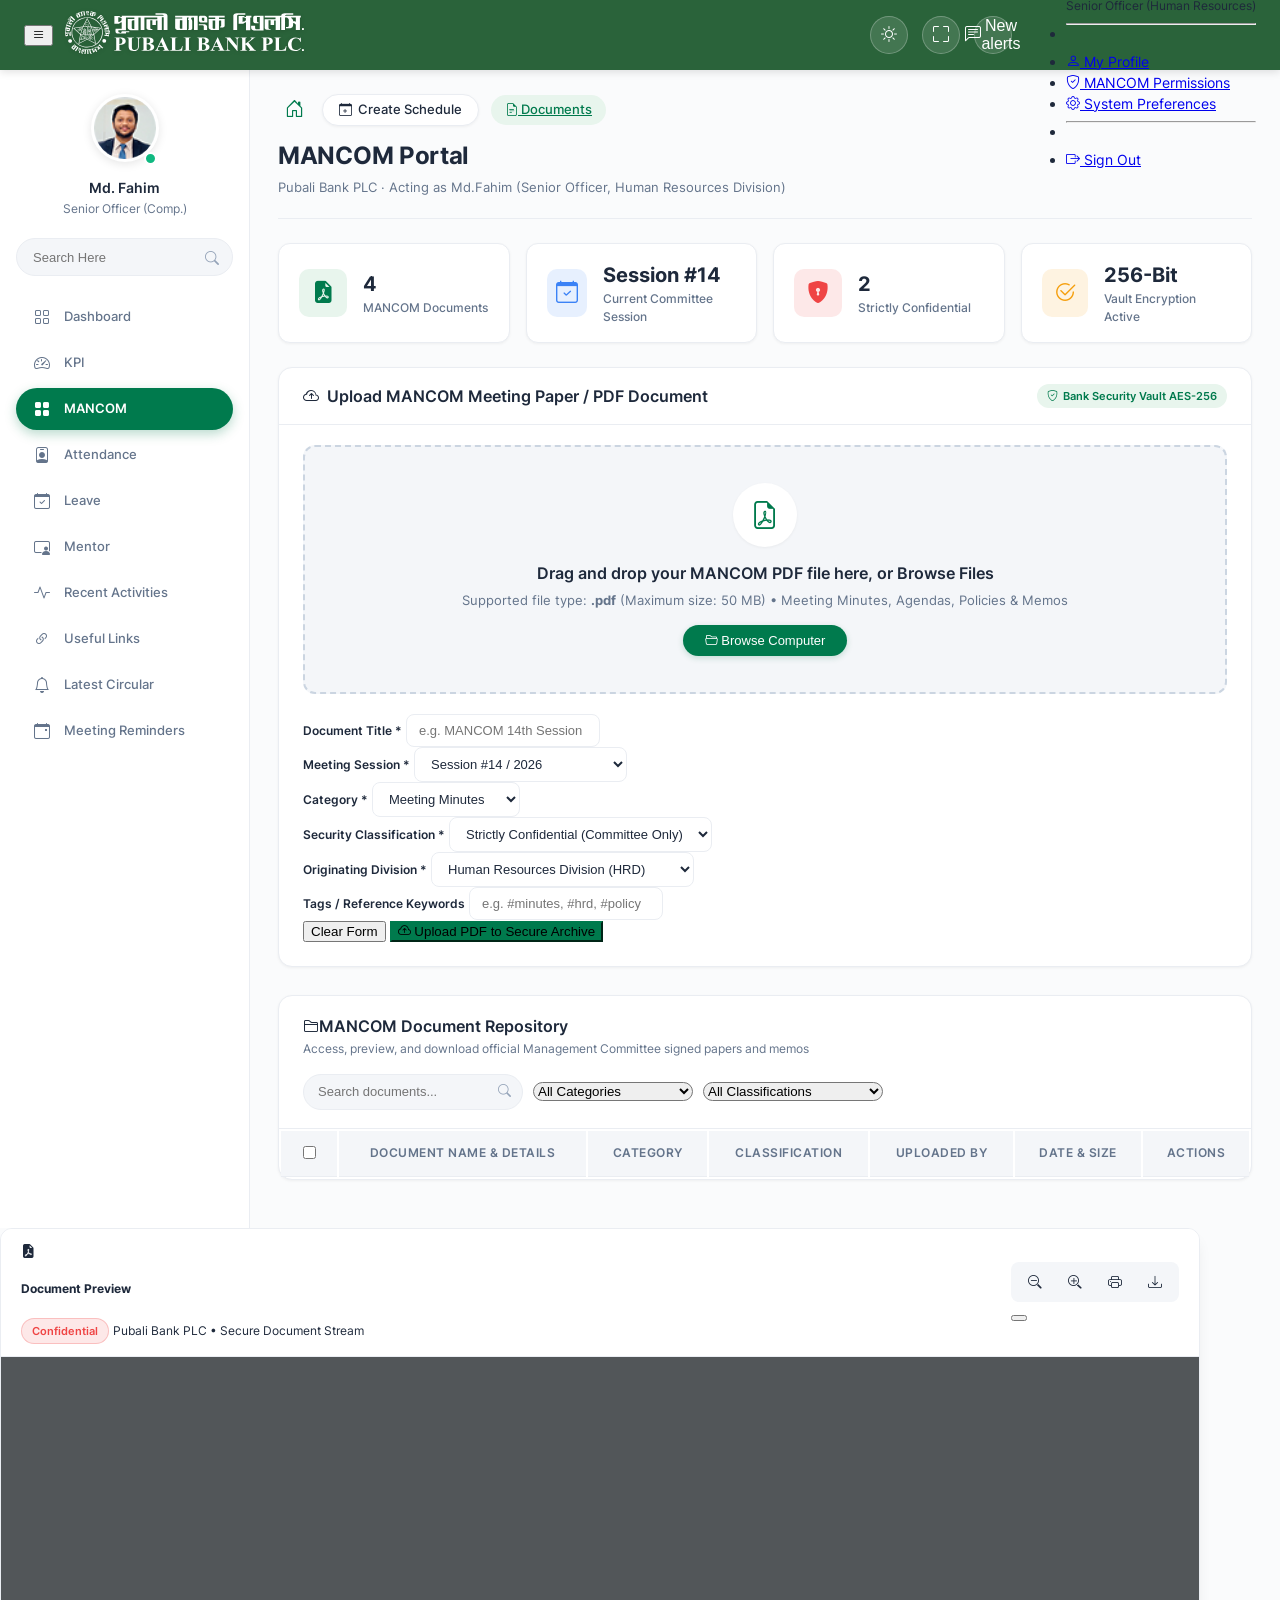
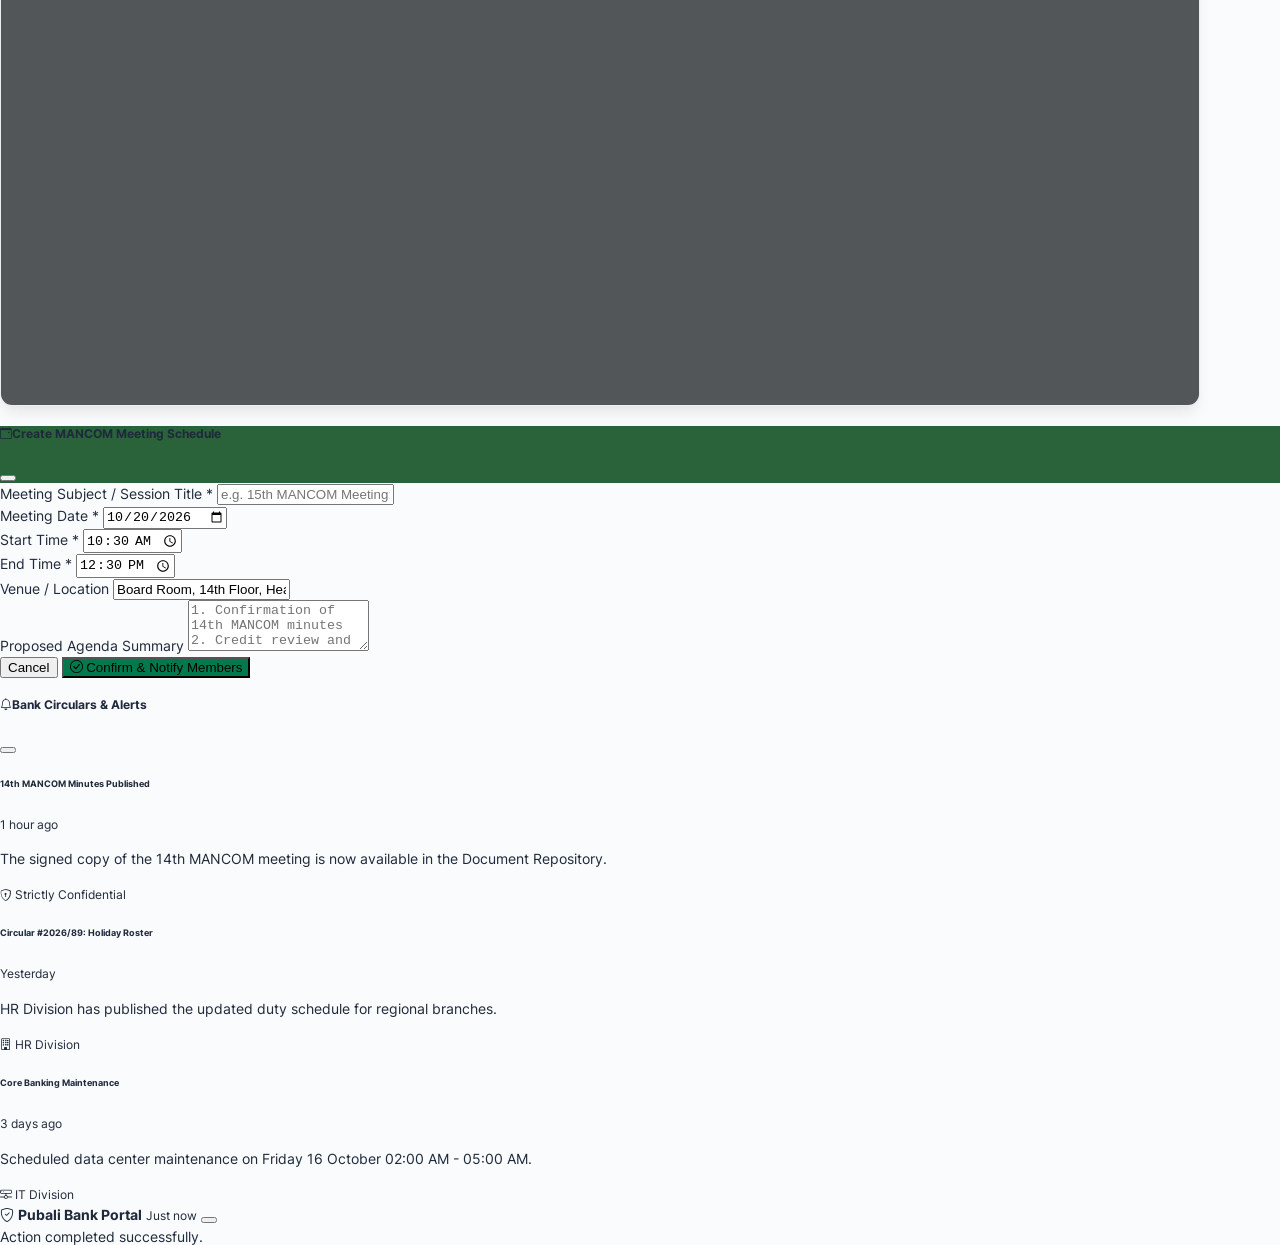
==== commit ccb239de: "3 new page added" ====
--- a/all.html
+++ b/all.html
@@ -179,17 +179,17 @@
       <!-- PAGE SUBHEADER & BREADCRUMBS -->
       <section class="page-subheader">
         <div class="breadcrumb-nav-row">
-          <a href="#" class="home-icon-link" title="Home">
+          <a href="index.html" class="home-icon-link" title="Home">
             <i class="bi bi-house-door"></i>
           </a>
-          <button class="btn btn-create-schedule" data-bs-toggle="modal" data-bs-target="#createScheduleModal">
+          <a href="create-schedule.html" class="btn btn-create-schedule text-decoration-none">
             <i class="bi bi-calendar-plus text-success"></i>
             Create Schedule
-          </button>
-          <button class="btn-tab-documents active">
+          </a>
+          <a href="all.html" class="btn-tab-documents text-decoration-none active">
             <i class="bi bi-file-earmark-text me-1"></i>
             Documents
-          </button>
+          </a>
         </div>
 
         <div class="portal-title-block">
--- a/assets/css/style.css
+++ b/assets/css/style.css
@@ -1091,3 +1091,440 @@
     align-items: flex-start;
   }
 }
+
+/* ==========================================================================
+   CREATE SCHEDULE PAGE & FORM STYLES
+   Pixel-perfect replication of the MANCOM Schedule Creation form
+   ========================================================================== */
+
+/* Outer form container card */
+.schedule-card {
+  background-color: var(--bg-surface);
+  border: 1px solid var(--border-color);
+  border-radius: 12px;
+  padding: 32px 36px 36px 36px;
+  box-shadow: var(--shadow-sm);
+  margin-bottom: 30px;
+}
+
+/* Schedule form label styling with red required asterisk */
+.schedule-label {
+  font-size: 13px;
+  font-weight: 600;
+  color: var(--text-primary);
+  margin-bottom: 8px;
+  display: flex;
+  align-items: center;
+  gap: 3px;
+}
+
+.schedule-label .required-star {
+  color: #dc2626;
+  font-weight: 700;
+}
+
+/* Input field wrapper for placing icons on the right side */
+.schedule-input-wrapper {
+  position: relative;
+  display: flex;
+  align-items: center;
+}
+
+/* Base input field styling */
+.schedule-input {
+  width: 100%;
+  height: 44px;
+  border-radius: 8px;
+  border: 1px solid #d1d5db;
+  background-color: var(--bg-surface);
+  color: var(--text-primary);
+  padding: 8px 38px 8px 14px;
+  font-size: 14px;
+  font-weight: 400;
+  transition: border-color var(--transition-speed) ease, box-shadow var(--transition-speed) ease;
+}
+
+.schedule-input:focus {
+  border-color: var(--pubali-green-active);
+  box-shadow: 0 0 0 3px var(--pubali-green-subtle);
+  outline: none;
+}
+
+/* Icon positioned on the right of input fields */
+.schedule-input-icon {
+  position: absolute;
+  right: 14px;
+  pointer-events: none;
+  font-size: 16px;
+  color: var(--text-secondary);
+  display: inline-flex;
+  align-items: center;
+}
+
+/* Green calendar icon specific class matching screenshot */
+.schedule-input-icon.calendar-icon {
+  color: #16a34a;
+}
+
+/* Large document upload box (PDF, DOCX or PPTX; maximum 5 MB) */
+.schedule-upload-box {
+  border: 1px solid #d1d5db;
+  border-radius: 8px;
+  background-color: var(--bg-surface);
+  min-height: 125px;
+  display: flex;
+  flex-direction: column;
+  align-items: center;
+  justify-content: center;
+  padding: 24px;
+  text-align: center;
+  cursor: pointer;
+  position: relative;
+  transition: all var(--transition-speed) ease;
+}
+
+.schedule-upload-box:hover,
+.schedule-upload-box.drag-over {
+  border-color: var(--pubali-green-active);
+  background-color: var(--pubali-green-subtle);
+}
+
+/* File input styling inside upload box */
+.schedule-file-input-row {
+  display: flex;
+  align-items: center;
+  justify-content: center;
+  gap: 10px;
+}
+
+/* Selected file preview strip */
+.schedule-selected-preview {
+  display: none;
+  align-items: center;
+  justify-content: space-between;
+  width: 100%;
+  max-width: 520px;
+  padding: 10px 16px;
+  background-color: var(--bg-surface-secondary);
+  border: 1px solid var(--border-color);
+  border-radius: 8px;
+}
+
+/* Button action container at the bottom */
+.schedule-action-buttons {
+  display: flex;
+  align-items: center;
+  justify-content: center;
+  gap: 14px;
+  margin-top: 28px;
+}
+
+/* Clear Form button */
+.btn-schedule-clear {
+  background-color: #ffffff;
+  color: #374151;
+  border: 1px solid #d1d5db;
+  border-radius: 6px;
+  font-size: 14px;
+  font-weight: 500;
+  padding: 8px 24px;
+  min-width: 110px;
+  transition: all var(--transition-speed) ease;
+}
+
+.btn-schedule-clear:hover {
+  background-color: #f3f4f6;
+  border-color: #9ca3af;
+  color: #111827;
+}
+
+/* Submit button with Pubali brand green */
+.btn-schedule-submit {
+  background-color: #006a4e;
+  color: #ffffff;
+  border: 1px solid #006a4e;
+  border-radius: 6px;
+  font-size: 14px;
+  font-weight: 600;
+  padding: 8px 40px;
+  min-width: 130px;
+  box-shadow: 0 1px 2px rgba(0, 0, 0, 0.05);
+  transition: all var(--transition-speed) ease;
+}
+
+.btn-schedule-submit:hover {
+  background-color: #00563f;
+  border-color: #00563f;
+  color: #ffffff;
+  box-shadow: 0 3px 8px rgba(0, 106, 78, 0.25);
+  transform: translateY(-1px);
+}
+
+/* Dark theme overrides for Create Schedule */
+[data-bs-theme="dark"] .schedule-input {
+  border-color: #334155;
+  background-color: #1e293b;
+}
+
+[data-bs-theme="dark"] .schedule-upload-box {
+  border-color: #334155;
+  background-color: #1e293b;
+}
+
+[data-bs-theme="dark"] .btn-schedule-clear {
+  background-color: #1e293b;
+  border-color: #334155;
+  color: #f1f5f9;
+}
+
+/* ==========================================================================
+   BOOTSTRAP 5 DATATABLES STYLING (Pubali Bank PLC Theme)
+   Custom overrides for DataTables search, length, pagination, and sorting
+   ========================================================================== */
+
+.dataTables_wrapper {
+  padding: 16px 20px;
+}
+
+.dataTables_wrapper .dataTables_length label,
+.dataTables_wrapper .dataTables_filter label {
+  font-size: 13px;
+  font-weight: 500;
+  color: var(--text-secondary);
+  display: inline-flex;
+  align-items: center;
+  gap: 8px;
+}
+
+.dataTables_wrapper .dataTables_length select {
+  border-radius: 20px;
+  border: 1px solid var(--border-color);
+  padding: 4px 28px 4px 12px;
+  font-size: 13px;
+  background-color: var(--bg-surface);
+  color: var(--text-primary);
+  outline: none;
+}
+
+.dataTables_wrapper .dataTables_filter input {
+  border-radius: 20px;
+  border: 1px solid var(--border-color);
+  padding: 6px 14px;
+  font-size: 13px;
+  background-color: var(--bg-surface-secondary);
+  color: var(--text-primary);
+  outline: none;
+  margin-left: 8px;
+  transition: all var(--transition-speed);
+}
+
+.dataTables_wrapper .dataTables_filter input:focus {
+  border-color: var(--pubali-green-active);
+  background-color: var(--bg-surface);
+  box-shadow: 0 0 0 3px var(--pubali-green-subtle);
+}
+
+.dataTables_wrapper .dataTables_info {
+  font-size: 12px;
+  color: var(--text-secondary);
+  padding-top: 14px;
+}
+
+.dataTables_wrapper .dataTables_paginate {
+  padding-top: 10px;
+}
+
+.dataTables_wrapper .pagination .page-item .page-link {
+  font-size: 13px;
+  border-radius: 6px;
+  margin: 0 2px;
+  color: var(--text-primary);
+  background-color: var(--bg-surface);
+  border: 1px solid var(--border-color);
+  transition: all var(--transition-speed);
+}
+
+.dataTables_wrapper .pagination .page-item.active .page-link {
+  background-color: var(--pubali-green-active) !important;
+  border-color: var(--pubali-green-active) !important;
+  color: #ffffff !important;
+  font-weight: 600;
+  box-shadow: 0 2px 6px rgba(0, 122, 77, 0.25);
+}
+
+.dataTables_wrapper .pagination .page-item:not(.active) .page-link:hover {
+  background-color: var(--pubali-green-subtle);
+  color: var(--pubali-green);
+  border-color: var(--pubali-green-active);
+}
+
+/* Sorting arrow accents */
+table.dataTable thead > tr > th.dt-orderable-asc:hover,
+table.dataTable thead > tr > th.dt-orderable-desc:hover {
+  background-color: var(--bg-surface-secondary);
+}
+
+/* Dark mode overrides for DataTables */
+[data-bs-theme="dark"] .dataTables_wrapper .dataTables_length select,
+[data-bs-theme="dark"] .dataTables_wrapper .dataTables_filter input {
+  background-color: #1e293b;
+  border-color: #334155;
+  color: #f1f5f9;
+}
+
+[data-bs-theme="dark"] .dataTables_wrapper .pagination .page-item .page-link {
+  background-color: #1e293b;
+  border-color: #334155;
+  color: #94a3b8;
+}
+
+/* ==========================================================================
+   FEEDBACK SUBMISSION PAGE & FORM STYLES
+   Pixel-perfect replication of the MANCOM Feedback Submission Form:
+   - Meeting Subject & Division 2-column layout
+   - Agenda / Reference full-width input
+   - 5MB Document upload dropzone
+   - Comments textarea (2,000 char limit)
+   - Centered Submit Feedback (green) & Clear Form (light) action buttons
+   ========================================================================== */
+
+/* Outer form container card */
+.feedback-card {
+  background-color: var(--bg-surface);
+  border: 1px solid var(--border-color);
+  border-radius: 12px;
+  padding: 32px 36px 36px 36px;
+  box-shadow: var(--shadow-sm);
+  margin-bottom: 30px;
+}
+
+/* Form field labels with red required indicator */
+.feedback-label {
+  font-size: 13px;
+  font-weight: 600;
+  color: var(--text-primary);
+  margin-bottom: 8px;
+  display: flex;
+  align-items: center;
+  gap: 3px;
+}
+
+.feedback-label .required-star {
+  color: #dc2626;
+  font-weight: 700;
+}
+
+/* Input field styling */
+.feedback-input {
+  width: 100%;
+  height: 44px;
+  border-radius: 8px;
+  border: 1px solid #d1d5db;
+  background-color: var(--bg-surface);
+  color: var(--text-primary);
+  padding: 8px 14px;
+  font-size: 14px;
+  font-weight: 400;
+  transition: border-color var(--transition-speed) ease, box-shadow var(--transition-speed) ease;
+}
+
+.feedback-input:focus {
+  border-color: var(--pubali-green-active);
+  box-shadow: 0 0 0 3px var(--pubali-green-subtle);
+  outline: none;
+}
+
+/* Micro-copy helper text below inputs (e.g. HRD register note) */
+.feedback-help-text {
+  font-size: 11px;
+  color: var(--text-secondary);
+  margin-top: 5px;
+  margin-bottom: 0;
+}
+
+/* Comments textarea */
+.feedback-textarea {
+  width: 100%;
+  border-radius: 8px;
+  border: 1px solid #d1d5db;
+  background-color: var(--bg-surface);
+  color: var(--text-primary);
+  padding: 12px 14px;
+  font-size: 14px;
+  min-height: 115px;
+  resize: vertical;
+  transition: border-color var(--transition-speed) ease, box-shadow var(--transition-speed) ease;
+}
+
+.feedback-textarea:focus {
+  border-color: var(--pubali-green-active);
+  box-shadow: 0 0 0 3px var(--pubali-green-subtle);
+  outline: none;
+}
+
+/* Action buttons container (centered at bottom) */
+.feedback-action-buttons {
+  display: flex;
+  align-items: center;
+  justify-content: center;
+  gap: 14px;
+  margin-top: 28px;
+}
+
+/* Submit Feedback button (Pubali Bank Deep Green) */
+.btn-submit-feedback {
+  background-color: #006a4e; /* Signature Pubali Bank Deep Green */
+  color: #ffffff;
+  border: 1px solid #006a4e;
+  border-radius: 6px;
+  font-size: 14px;
+  font-weight: 600;
+  padding: 9px 32px;
+  min-width: 150px;
+  box-shadow: 0 1px 2px rgba(0, 0, 0, 0.05);
+  transition: all var(--transition-speed) ease;
+}
+
+.btn-submit-feedback:hover {
+  background-color: #00563f;
+  border-color: #00563f;
+  color: #ffffff;
+  box-shadow: 0 3px 8px rgba(0, 106, 78, 0.25);
+  transform: translateY(-1px);
+}
+
+/* Clear Form button (Light grey button matching screenshot) */
+.btn-clear-feedback {
+  background-color: #edf2f7;
+  color: #374151;
+  border: 1px solid #e2e8f0;
+  border-radius: 6px;
+  font-size: 14px;
+  font-weight: 500;
+  padding: 9px 24px;
+  min-width: 110px;
+  transition: all var(--transition-speed) ease;
+}
+
+.btn-clear-feedback:hover {
+  background-color: #e2e8f0;
+  border-color: #cbd5e1;
+  color: #111827;
+}
+
+/* Dark mode overrides for Feedback form */
+[data-bs-theme="dark"] .feedback-input,
+[data-bs-theme="dark"] .feedback-textarea {
+  background-color: #1e293b;
+  border-color: #334155;
+  color: #f1f5f9;
+}
+
+[data-bs-theme="dark"] .btn-clear-feedback {
+  background-color: #1e293b;
+  border-color: #334155;
+  color: #f1f5f9;
+}
+
+
+
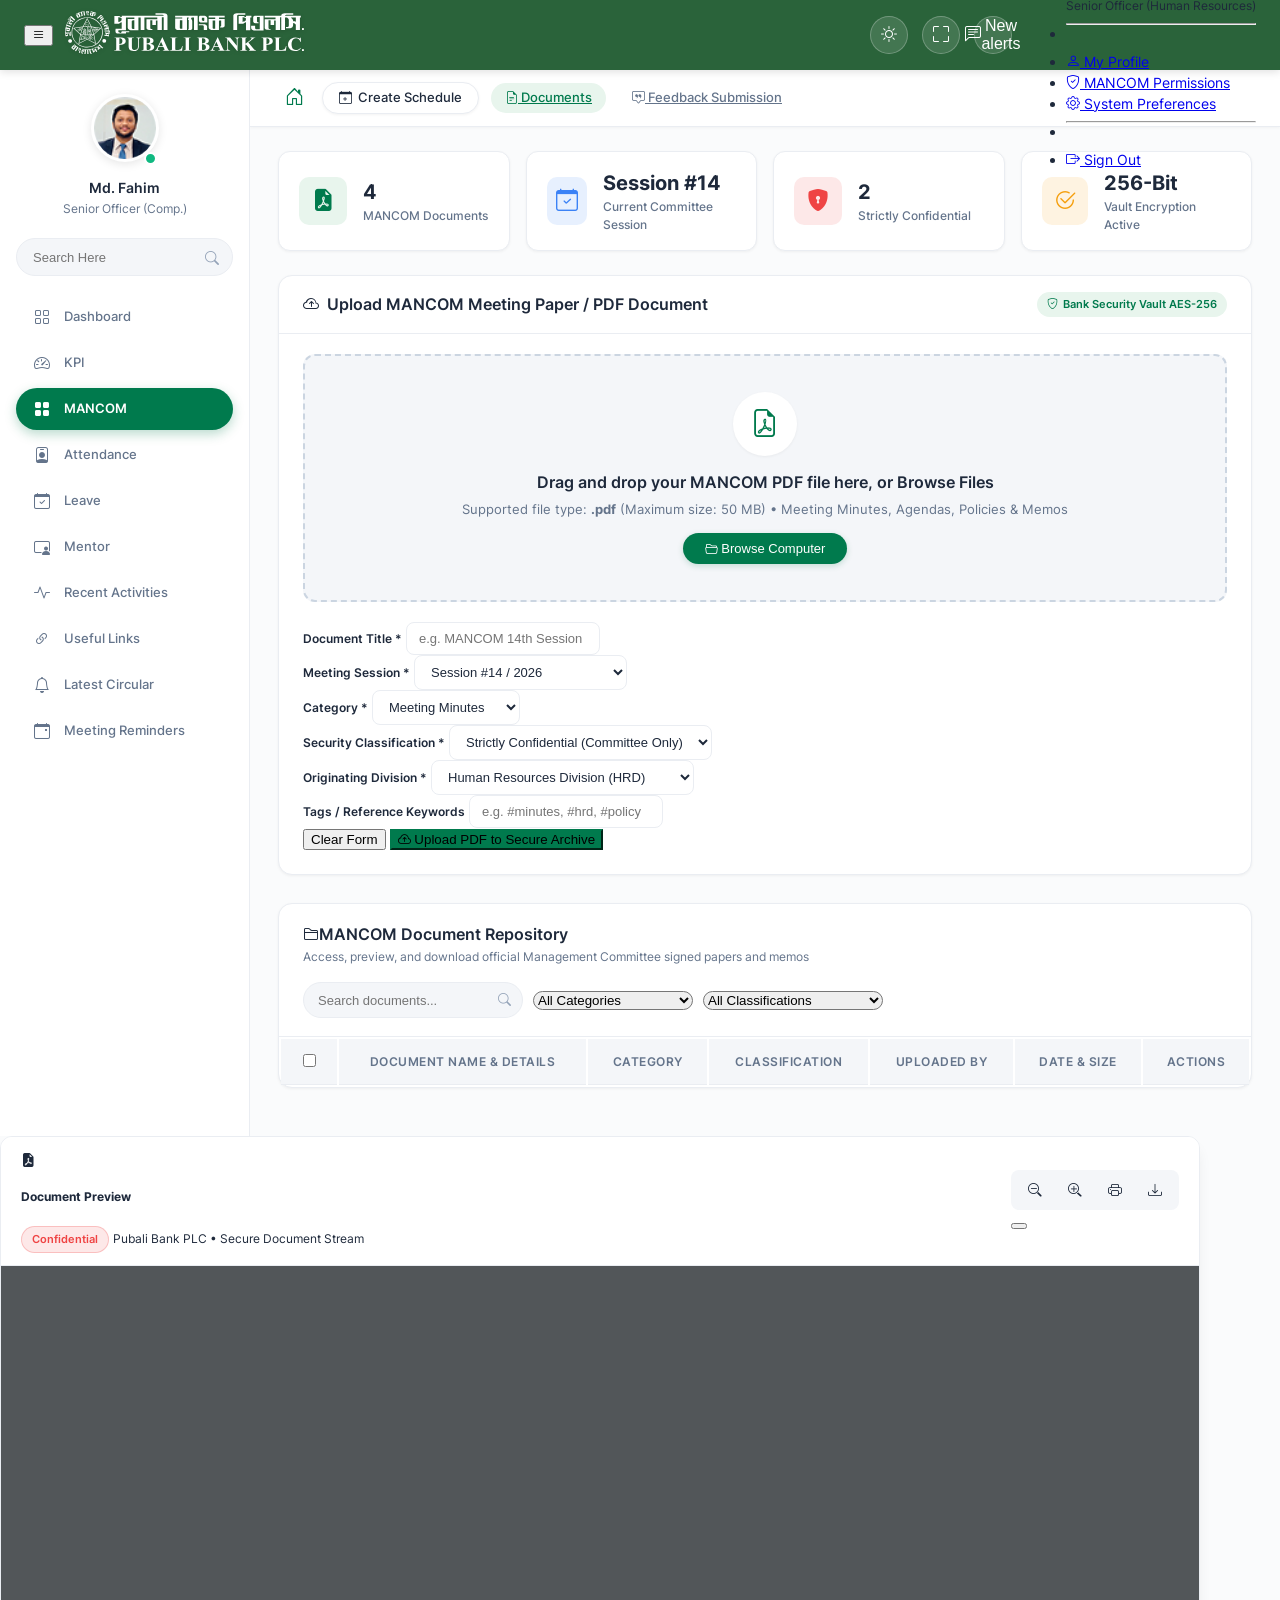
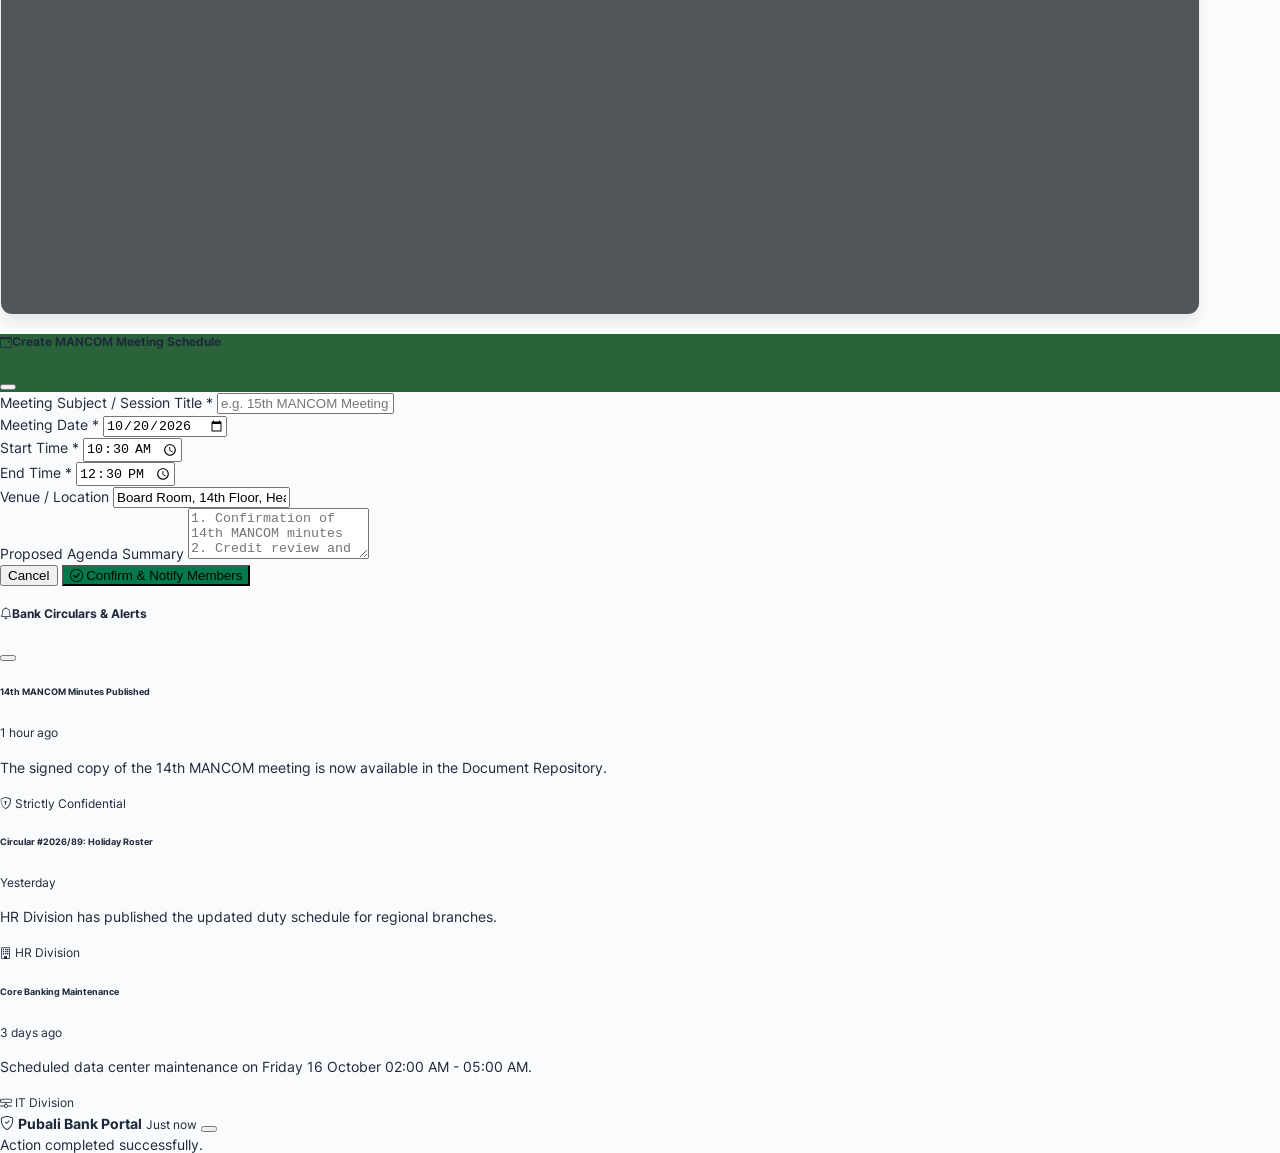
==== commit 5b5082dc: "version 1.00 realeased" ====
--- a/all.html
+++ b/all.html
@@ -176,27 +176,24 @@
     <!-- MAIN CONTENT AREA -->
     <main class="portal-main-content">
 
-      <!-- PAGE SUBHEADER & BREADCRUMBS -->
-      <section class="page-subheader">
-        <div class="breadcrumb-nav-row">
-          <a href="index.html" class="home-icon-link" title="Home">
-            <i class="bi bi-house-door"></i>
-          </a>
-          <a href="create-schedule.html" class="btn btn-create-schedule text-decoration-none">
-            <i class="bi bi-calendar-plus text-success"></i>
-            Create Schedule
-          </a>
-          <a href="all.html" class="btn-tab-documents text-decoration-none active">
-            <i class="bi bi-file-earmark-text me-1"></i>
-            Documents
-          </a>
-        </div>
-
-        <div class="portal-title-block">
-          <h1>MANCOM Portal</h1>
-          <p class="portal-subtitle">Pubali Bank PLC · Acting as Md.Fahim (Senior Officer, Human Resources Division)</p>
-        </div>
-      </section>
+      <!-- BREADCRUMB / SUB-NAV ROW (TOP OF MAIN CONTENT) -->
+      <div class="breadcrumb-nav-row">
+        <a href="index.html" class="home-icon-link" title="Home">
+          <i class="bi bi-house-door"></i>
+        </a>
+        <a href="create-schedule.html" class="btn btn-create-schedule text-decoration-none">
+          <i class="bi bi-calendar-plus text-success"></i>
+          Create Schedule
+        </a>
+        <a href="all.html" class="btn-tab-documents text-decoration-none active">
+          <i class="bi bi-file-earmark-text me-1"></i>
+          Documents
+        </a>
+        <a href="FeedbackSubmission.html" class="btn-tab-documents text-decoration-none">
+          <i class="bi bi-chat-square-quote me-1"></i>
+          Feedback Submission
+        </a>
+      </div>
 
       <!-- QUICK METRICS OVERVIEW -->
       <div class="metrics-grid">
--- a/assets/css/style.css
+++ b/assets/css/style.css
@@ -12,6 +12,7 @@
   font-display: swap;
   src: url('../fonts/inter-400.woff2') format('woff2');
 }
+
 @font-face {
   font-family: 'Inter';
   font-style: normal;
@@ -19,6 +20,7 @@
   font-display: swap;
   src: url('../fonts/inter-500.woff2') format('woff2');
 }
+
 @font-face {
   font-family: 'Inter';
   font-style: normal;
@@ -26,6 +28,7 @@
   font-display: swap;
   src: url('../fonts/inter-600.woff2') format('woff2');
 }
+
 @font-face {
   font-family: 'Inter';
   font-style: normal;
@@ -50,7 +53,7 @@
   --bg-sidebar: #ffffff;
   --border-color: #eaedf2;
   --border-subtle: #f1f4f8;
-  
+
   /* Text Colors */
   --text-primary: #1e293b;
   --text-secondary: #64748b;
@@ -85,7 +88,7 @@
   --bg-sidebar: #131c31;
   --border-color: #243048;
   --border-subtle: #1e293b;
-  
+
   --text-primary: #f8fafc;
   --text-secondary: #94a3b8;
   --text-muted: #64748b;
@@ -140,7 +143,7 @@
   height: 44px;
   width: auto;
   object-fit: contain;
-  filter: drop-shadow(0 1px 2px rgba(0,0,0,0.15));
+  filter: drop-shadow(0 1px 2px rgba(0, 0, 0, 0.15));
 }
 
 .brand-fallback-text {
@@ -256,10 +259,28 @@
 }
 
 .breadcrumb-nav-row {
+  background-color: #ffffff;
+  border-bottom: 1px solid var(--border-color);
+  padding: 12px 28px;
+  margin: -24px -28px 24px -28px;
   display: flex;
   align-items: center;
   gap: 12px;
-  margin-bottom: 12px;
+  /* position: sticky; */
+  top: 70px;
+  z-index: 1020;
+  box-shadow: 0 1px 3px rgba(0, 0, 0, 0.04);
+  transition: background-color var(--transition-speed) ease, border-color var(--transition-speed) ease;
+}
+
+[data-bs-theme="dark"] .breadcrumb-nav-row {
+  background-color: var(--bg-surface);
+}
+
+.breadcrumb-nav-row .home-icon-link,
+.breadcrumb-nav-row .btn-create-schedule,
+.breadcrumb-nav-row .btn-tab-documents {
+  flex-shrink: 0;
 }
 
 .home-icon-link {
@@ -341,7 +362,7 @@
    ========================================================================== */
 .portal-container {
   display: flex;
-  min-height: calc(100vh - 150px);
+  min-height: calc(100vh - 70px);
 }
 
 /* Sidebar Styling */
@@ -1074,22 +1095,44 @@
   .portal-main-content {
     padding: 16px;
   }
+
+  .breadcrumb-nav-row {
+    margin: -16px -16px 20px -16px;
+    padding: 10px 16px;
+  }
 }
 
 @media (max-width: 575.98px) {
   .main-navbar {
     padding: 0 14px;
   }
+
+  .breadcrumb-nav-row {
+    margin: -16px -16px 16px -16px;
+    padding: 8px 14px;
+    gap: 8px;
+    overflow-x: auto;
+    -webkit-overflow-scrolling: touch;
+    white-space: nowrap;
+  }
+
   .brand-logo-img {
     height: 36px;
   }
+
   .user-meta-nav {
     display: none;
   }
+
   .library-controls-header {
     flex-direction: column;
     align-items: flex-start;
   }
+
+  .schedule-card form,
+  .feedback-card form {
+    padding: 20px 16px 24px 16px;
+  }
 }
 
 /* ==========================================================================
@@ -1102,9 +1145,13 @@
   background-color: var(--bg-surface);
   border: 1px solid var(--border-color);
   border-radius: 12px;
-  padding: 32px 36px 36px 36px;
   box-shadow: var(--shadow-sm);
   margin-bottom: 30px;
+  overflow: hidden;
+}
+
+.schedule-card form {
+  padding: 30px 36px 36px 36px;
 }
 
 /* Schedule form label styling with red required asterisk */
@@ -1359,8 +1406,8 @@
 }
 
 /* Sorting arrow accents */
-table.dataTable thead > tr > th.dt-orderable-asc:hover,
-table.dataTable thead > tr > th.dt-orderable-desc:hover {
+table.dataTable thead>tr>th.dt-orderable-asc:hover,
+table.dataTable thead>tr>th.dt-orderable-desc:hover {
   background-color: var(--bg-surface-secondary);
 }
 
@@ -1393,9 +1440,13 @@
   background-color: var(--bg-surface);
   border: 1px solid var(--border-color);
   border-radius: 12px;
-  padding: 32px 36px 36px 36px;
   box-shadow: var(--shadow-sm);
   margin-bottom: 30px;
+  overflow: hidden;
+}
+
+.feedback-card form {
+  padding: 30px 36px 36px 36px;
 }
 
 /* Form field labels with red required indicator */
@@ -1473,7 +1524,8 @@
 
 /* Submit Feedback button (Pubali Bank Deep Green) */
 .btn-submit-feedback {
-  background-color: #006a4e; /* Signature Pubali Bank Deep Green */
+  background-color: #006a4e;
+  /* Signature Pubali Bank Deep Green */
   color: #ffffff;
   border: 1px solid #006a4e;
   border-radius: 6px;
@@ -1524,7 +1576,4 @@
   background-color: #1e293b;
   border-color: #334155;
   color: #f1f5f9;
-}
-
-
-
+}
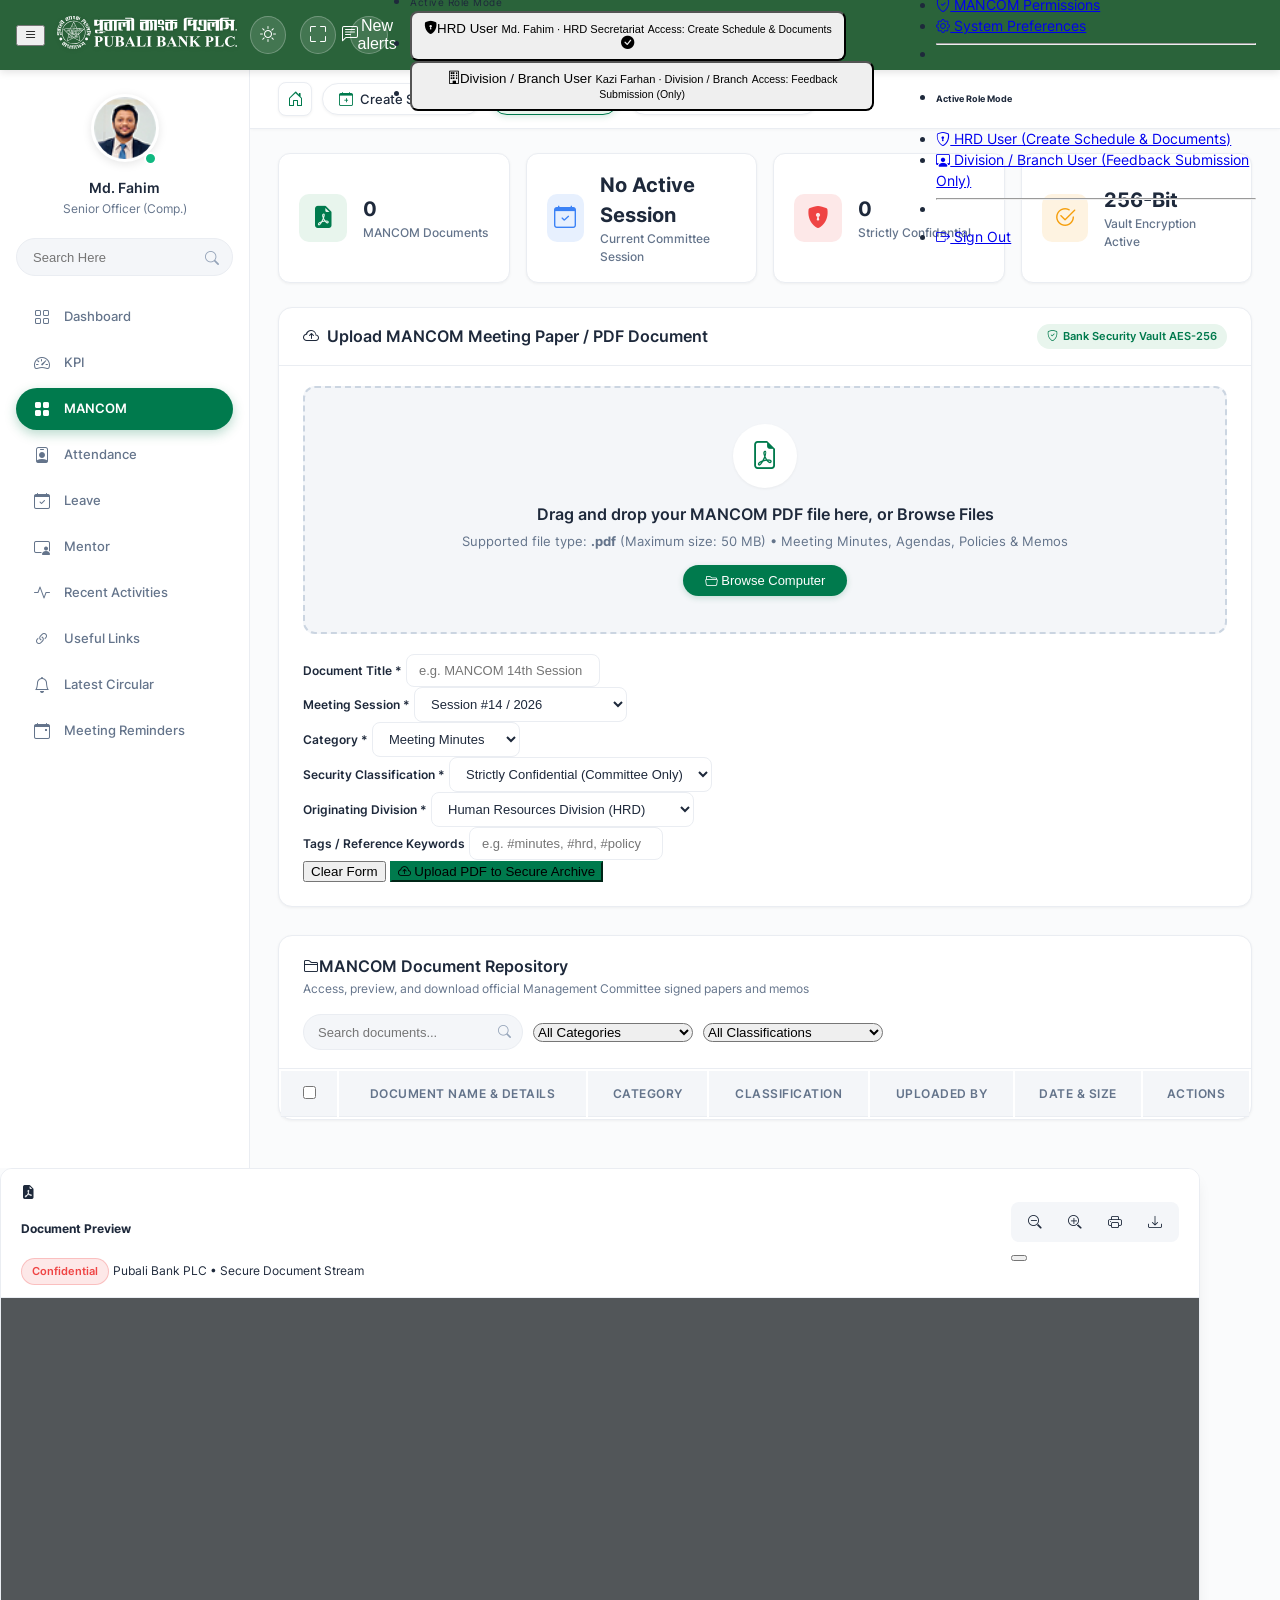
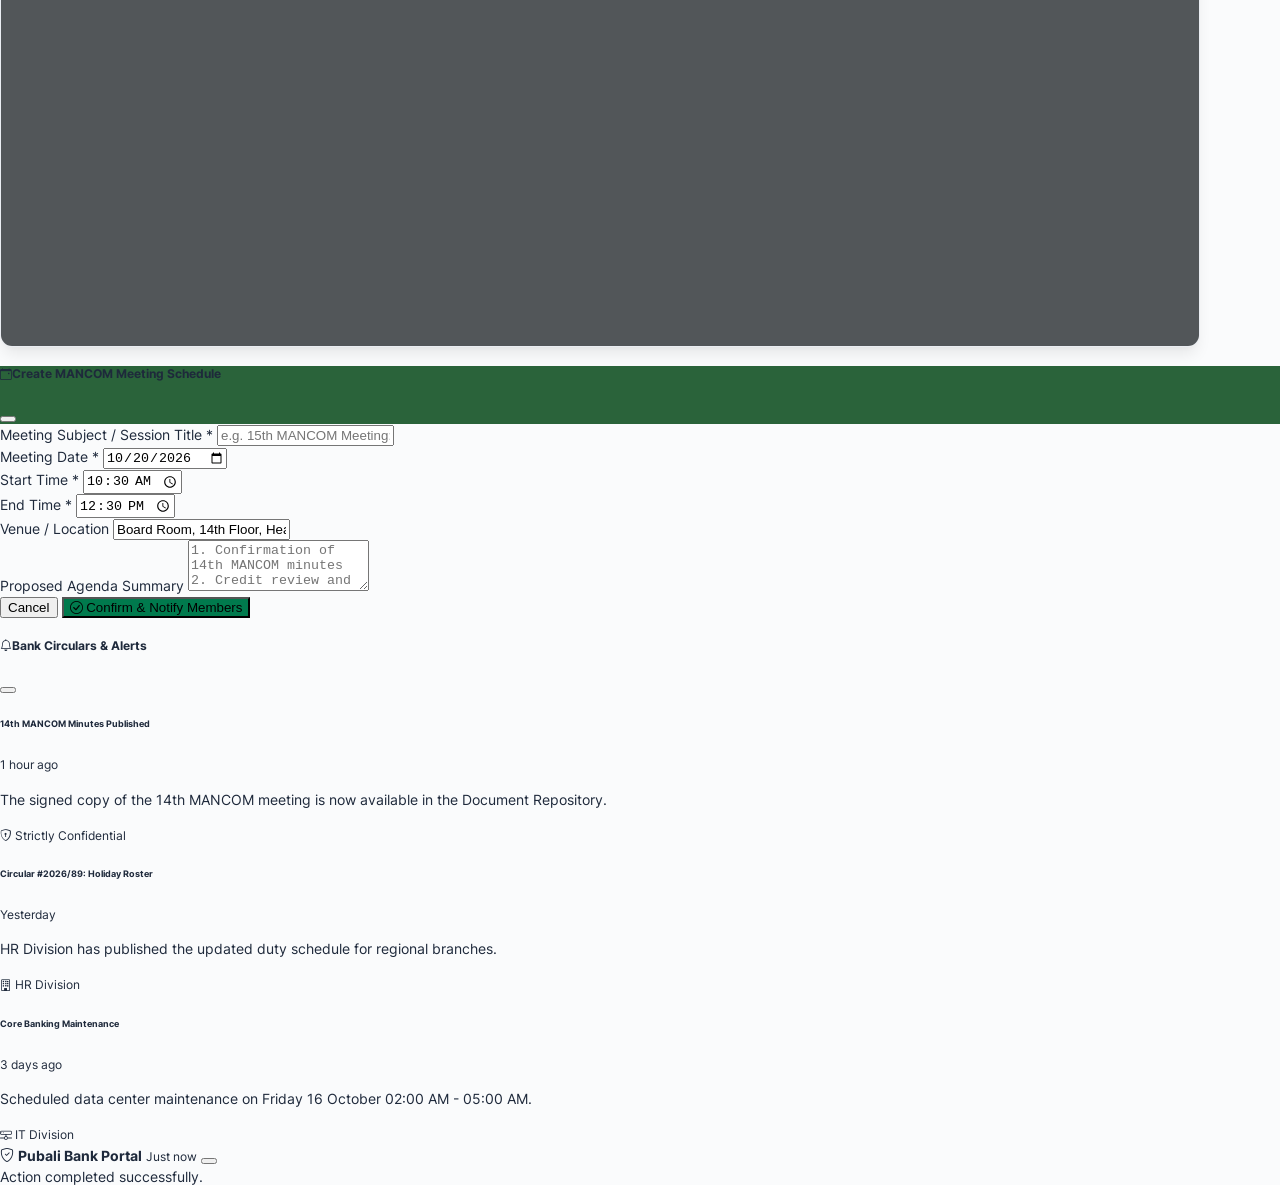
==== commit 99484dc6: "Make the project more funtional" ====
--- a/all.html
+++ b/all.html
@@ -52,6 +52,40 @@
         </span>
       </button>
 
+      <!-- Interactive Role Switcher Pill (HRD vs Division) -->
+      <div class="dropdown">
+        <button class="nav-icon-btn role-badge-btn" id="roleSwitcherBtn" data-bs-toggle="dropdown" aria-expanded="false" title="Switch User Role (HRD Secretariat / Division User)">
+          <i class="bi bi-person-gear"></i>
+          <span class="role-badge-text fw-semibold" id="navRoleBadge">HRD User</span>
+          <i class="bi bi-chevron-down" style="font-size: 10px;"></i>
+        </button>
+        <ul class="dropdown-menu dropdown-menu-end shadow border-0 role-dropdown-menu" aria-labelledby="roleSwitcherBtn">
+          <li class="dropdown-header pb-1">
+            <small class="text-uppercase text-muted fw-bold" style="font-size: 10px; letter-spacing: 0.5px;">Active Role Mode</small>
+          </li>
+          <li>
+            <button type="button" class="dropdown-item d-flex align-items-center justify-content-between py-2 role-btn-hrd" onclick="window.switchRole('hrd', true)">
+              <div>
+                <span class="fw-semibold text-dark d-block"><i class="bi bi-shield-lock-fill me-2 text-success"></i>HRD User</span>
+                <small class="text-muted d-block">Md. Fahim · HRD Secretariat</small>
+                <small class="text-success d-block" style="font-size: 10.5px;">Access: Create Schedule & Documents</small>
+              </div>
+              <i class="bi bi-check-circle-fill text-success ms-2 check-hrd"></i>
+            </button>
+          </li>
+          <li>
+            <button type="button" class="dropdown-item d-flex align-items-center justify-content-between py-2 role-btn-division" onclick="window.switchRole('division', true)">
+              <div>
+                <span class="fw-semibold text-dark d-block"><i class="bi bi-building me-2 text-primary"></i>Division / Branch User</span>
+                <small class="text-muted d-block">Kazi Farhan · Division / Branch</small>
+                <small class="text-primary d-block" style="font-size: 10.5px;">Access: Feedback Submission (Only)</small>
+              </div>
+              <i class="bi bi-check-circle-fill text-primary ms-2 check-division" style="display: none;"></i>
+            </button>
+          </li>
+        </ul>
+      </div>
+
       <!-- User Profile Dropdown Pill -->
       <div class="dropdown">
         <a href="#" class="user-profile-pill" id="userDropdown" data-bs-toggle="dropdown" aria-expanded="false">
@@ -64,8 +98,8 @@
         </a>
         <ul class="dropdown-menu dropdown-menu-end shadow border-0" aria-labelledby="userDropdown">
           <li class="dropdown-header">
-            <h6 class="mb-0 text-dark fw-bold">Md. Fahim</h6>
-            <small class="text-muted">Senior Officer (Human Resources)</small>
+            <h6 class="mb-0 text-dark fw-bold user-name">Md. Fahim</h6>
+            <small class="text-muted user-title">Senior Officer (HRD)</small>
           </li>
           <li>
             <hr class="dropdown-divider">
@@ -74,6 +108,20 @@
           <li><a class="dropdown-item" href="#"><i class="bi bi-shield-check me-2 text-primary"></i> MANCOM
               Permissions</a></li>
           <li><a class="dropdown-item" href="#"><i class="bi bi-gear me-2 text-secondary"></i> System Preferences</a>
+          </li>
+          <li>
+            <hr class="dropdown-divider">
+          </li>
+          <li><h6 class="dropdown-header text-uppercase fs-xs fw-bold text-muted">Active Role Mode</h6></li>
+          <li>
+            <a class="dropdown-item" href="javascript:void(0)" onclick="window.switchRole('hrd', true)">
+              <i class="bi bi-shield-lock me-2 text-success"></i> HRD User (Create Schedule & Documents)
+            </a>
+          </li>
+          <li>
+            <a class="dropdown-item" href="javascript:void(0)" onclick="window.switchRole('division', true)">
+              <i class="bi bi-person-workspace me-2 text-primary"></i> Division / Branch User (Feedback Submission Only)
+            </a>
           </li>
           <li>
             <hr class="dropdown-divider">
@@ -176,22 +224,31 @@
     <!-- MAIN CONTENT AREA -->
     <main class="portal-main-content">
 
-      <!-- BREADCRUMB / SUB-NAV ROW (TOP OF MAIN CONTENT) -->
+      <!-- ==================================================================
+           SUB NAVIGATION / BREADCRUMB ROW (TOP OF MAIN CONTENT)
+           ================================================================== -->
       <div class="breadcrumb-nav-row">
-        <a href="index.html" class="home-icon-link" title="Home">
+        <!-- Home Navigation Link -->
+        <a href="index.html" class="home-icon-link" title="Home" aria-label="Home">
           <i class="bi bi-house-door"></i>
         </a>
-        <a href="create-schedule.html" class="btn btn-create-schedule text-decoration-none">
-          <i class="bi bi-calendar-plus text-success"></i>
-          Create Schedule
+
+        <!-- Create Schedule Button (HRD Only) -->
+        <a href="create-schedule.html" class="subnav-item subnav-hrd-only text-decoration-none">
+          <i class="bi bi-calendar-plus"></i>
+          <span>Create Schedule</span>
         </a>
-        <a href="all.html" class="btn-tab-documents text-decoration-none active">
-          <i class="bi bi-file-earmark-text me-1"></i>
-          Documents
+
+        <!-- Documents Tab (Active on this page - HRD Only) -->
+        <a href="documents.html" class="subnav-item active subnav-hrd-only text-decoration-none">
+          <i class="bi bi-file-earmark-text"></i>
+          <span>Documents</span>
         </a>
-        <a href="FeedbackSubmission.html" class="btn-tab-documents text-decoration-none">
-          <i class="bi bi-chat-square-quote me-1"></i>
-          Feedback Submission
+
+        <!-- Feedback Submission Tab (Division Only) -->
+        <a href="FeedbackSubmission.html" class="subnav-item subnav-division-only text-decoration-none">
+          <i class="bi bi-chat-square-quote"></i>
+          <span>Feedback Submission</span>
         </a>
       </div>
 
@@ -202,7 +259,7 @@
             <i class="bi bi-file-earmark-pdf-fill"></i>
           </div>
           <div class="metric-info">
-            <h4 id="statTotalDocs">4</h4>
+            <h4 id="statTotalDocs">0</h4>
             <p>MANCOM Documents</p>
           </div>
         </div>
@@ -211,7 +268,7 @@
             <i class="bi bi-calendar-check"></i>
           </div>
           <div class="metric-info">
-            <h4>Session #14</h4>
+            <h4>No Active Session</h4>
             <p>Current Committee Session</p>
           </div>
         </div>
@@ -220,7 +277,7 @@
             <i class="bi bi-shield-lock-fill"></i>
           </div>
           <div class="metric-info">
-            <h4 id="statConfidentialDocs">2</h4>
+            <h4 id="statConfidentialDocs">0</h4>
             <p>Strictly Confidential</p>
           </div>
         </div>
--- a/assets/css/style.css
+++ b/assets/css/style.css
@@ -38,6 +38,10 @@
 }
 
 :root {
+  /* Layout Dimensions */
+  --sidebar-width: 250px;
+  --navbar-height: 70px;
+
   /* Pubali Brand Greens */
   --pubali-green: #2a633a;
   --pubali-green-dark: #1e4b2b;
@@ -121,8 +125,8 @@
    ========================================================================== */
 .main-navbar {
   background-color: var(--pubali-green);
-  height: 70px;
-  padding: 0 24px;
+  height: var(--navbar-height, 70px);
+  padding: 0 24px 0 0;
   display: flex;
   align-items: center;
   justify-content: space-between;
@@ -134,13 +138,20 @@
 }
 
 .brand-section {
+  width: var(--sidebar-width);
+  min-width: var(--sidebar-width);
+  max-width: var(--sidebar-width);
+  height: 100%;
+  padding: 0 16px;
   display: flex;
   align-items: center;
   gap: 12px;
+  box-sizing: border-box;
 }
 
 .brand-logo-img {
-  height: 44px;
+  height: auto;
+  max-width: 180px;
   width: auto;
   object-fit: contain;
   filter: drop-shadow(0 1px 2px rgba(0, 0, 0, 0.15));
@@ -191,6 +202,48 @@
   background: rgba(255, 255, 255, 0.22);
   color: #ffffff;
   transform: translateY(-1px);
+}
+
+/* Role Switcher Pill & Dropdown (HRD vs Division) */
+.role-badge-btn {
+  width: auto !important;
+  height: 36px !important;
+  border-radius: 20px !important;
+  padding: 0 12px !important;
+  font-size: 12px !important;
+  gap: 6px;
+  background: rgba(255, 255, 255, 0.16) !important;
+  border: 1px solid rgba(255, 255, 255, 0.3) !important;
+  color: #ffffff !important;
+  text-decoration: none !important;
+}
+
+.role-badge-btn:hover,
+.role-badge-btn[aria-expanded="true"] {
+  background: rgba(255, 255, 255, 0.28) !important;
+  color: #ffffff !important;
+}
+
+.role-dropdown-menu {
+  min-width: 270px;
+  border-radius: 12px !important;
+  padding: 8px;
+  margin-top: 8px !important;
+}
+
+.role-dropdown-menu .dropdown-item {
+  border-radius: 8px;
+  padding: 8px 12px;
+  transition: all var(--transition-speed) ease;
+}
+
+.role-dropdown-menu .dropdown-item:hover {
+  background-color: var(--pubali-green-subtle);
+}
+
+.role-dropdown-menu .dropdown-item.active-role {
+  background-color: rgba(42, 99, 58, 0.08);
+  border: 1px solid rgba(42, 99, 58, 0.2);
 }
 
 .user-profile-pill {
@@ -259,87 +312,118 @@
 }
 
 .breadcrumb-nav-row {
-  background-color: #ffffff;
+  background-color: var(--bg-surface);
   border-bottom: 1px solid var(--border-color);
   padding: 12px 28px;
   margin: -24px -28px 24px -28px;
   display: flex;
   align-items: center;
-  gap: 12px;
+  gap: 10px;
   /* position: sticky; */
   top: 70px;
   z-index: 1020;
-  box-shadow: 0 1px 3px rgba(0, 0, 0, 0.04);
+  box-shadow: 0 1px 3px rgba(0, 0, 0, 0.03);
   transition: background-color var(--transition-speed) ease, border-color var(--transition-speed) ease;
 }
 
 [data-bs-theme="dark"] .breadcrumb-nav-row {
   background-color: var(--bg-surface);
+  box-shadow: 0 1px 3px rgba(0, 0, 0, 0.2);
 }
 
 .breadcrumb-nav-row .home-icon-link,
+.breadcrumb-nav-row .subnav-item,
 .breadcrumb-nav-row .btn-create-schedule,
 .breadcrumb-nav-row .btn-tab-documents {
   flex-shrink: 0;
 }
 
+/* Home Icon Link */
 .home-icon-link {
   display: inline-flex;
   align-items: center;
   justify-content: center;
-  width: 32px;
-  height: 32px;
+  width: 34px;
+  height: 34px;
+  background-color: var(--bg-surface);
+  border: 1px solid var(--border-color);
   color: var(--pubali-green-active);
-  font-size: 19px;
+  font-size: 16px;
   text-decoration: none;
-  border-radius: 6px;
-  transition: all var(--transition-speed);
+  border-radius: 8px;
+  box-shadow: var(--shadow-sm);
+  transition: all var(--transition-speed) ease;
 }
 
 .home-icon-link:hover {
+  background-color: var(--bg-surface-secondary);
+  border-color: #cbd5e1;
+  color: var(--pubali-green-active);
+  transform: translateY(-1px);
+  box-shadow: var(--shadow-md);
+}
+
+.home-icon-link.active {
   background-color: var(--pubali-green-subtle);
-  color: var(--pubali-green);
-}
-
-.btn-create-schedule {
+  border-color: var(--pubali-green-active);
+  color: var(--pubali-green-active);
+  box-shadow: 0 2px 6px rgba(0, 122, 77, 0.16);
+}
+
+/* Subnavigation Item (Unified Pill Design for All Page Layouts) */
+.subnav-item,
+.btn-create-schedule,
+.btn-tab-documents {
   background-color: var(--bg-surface);
   color: var(--text-primary);
   border: 1px solid var(--border-color);
   font-size: 13px;
   font-weight: 500;
-  padding: 5px 16px;
+  padding: 6px 16px;
   border-radius: 20px;
   display: inline-flex;
   align-items: center;
-  gap: 6px;
+  gap: 7px;
   text-decoration: none;
   box-shadow: var(--shadow-sm);
   transition: all var(--transition-speed) ease;
-}
-
-.btn-create-schedule:hover {
+  cursor: pointer;
+  line-height: 1.4;
+}
+
+.subnav-item:hover,
+.btn-create-schedule:hover,
+.btn-tab-documents:hover {
   background-color: var(--bg-surface-secondary);
   border-color: #cbd5e1;
   color: var(--text-primary);
   transform: translateY(-1px);
-}
-
-.btn-tab-documents {
-  background: transparent;
-  color: var(--text-secondary);
-  border: none;
-  font-size: 13px;
-  font-weight: 500;
-  padding: 5px 14px;
-  border-radius: 20px;
-  cursor: pointer;
-  transition: all var(--transition-speed);
-}
-
-.btn-tab-documents.active,
-.btn-tab-documents:hover {
+  box-shadow: var(--shadow-md);
+}
+
+.subnav-item.active,
+.btn-create-schedule.active,
+.btn-tab-documents.active {
+  background-color: var(--pubali-green-subtle);
+  border-color: var(--pubali-green-active);
   color: var(--pubali-green-active);
-  background-color: var(--pubali-green-subtle);
+  font-weight: 600;
+  box-shadow: 0 2px 6px rgba(0, 122, 77, 0.16);
+}
+
+.subnav-item i,
+.btn-create-schedule i,
+.btn-tab-documents i {
+  color: var(--pubali-green-active);
+  font-size: 14px;
+  display: inline-flex;
+  align-items: center;
+}
+
+.subnav-item.active i,
+.btn-create-schedule.active i,
+.btn-tab-documents.active i {
+  color: var(--pubali-green-active);
 }
 
 .portal-title-block h1 {
@@ -367,13 +451,15 @@
 
 /* Sidebar Styling */
 .portal-sidebar {
-  width: 250px;
-  min-width: 250px;
+  width: var(--sidebar-width);
+  min-width: var(--sidebar-width);
+  max-width: var(--sidebar-width);
   background-color: var(--bg-sidebar);
   border-right: 1px solid var(--border-color);
   padding: 24px 16px 36px 16px;
   display: flex;
   flex-direction: column;
+  box-sizing: border-box;
   transition: all var(--transition-speed) ease;
 }
 
@@ -871,6 +957,100 @@
   font-size: 13px;
 }
 
+/* Document Repository Filter Bar */
+.repository-filter-card {
+  background-color: var(--bg-surface-secondary);
+  border: 1px solid var(--border-color);
+  border-radius: 12px;
+  padding: 16px 20px;
+  margin: 0 20px 16px 20px;
+  transition: all var(--transition-speed) ease;
+}
+
+[data-bs-theme="dark"] .repository-filter-card {
+  background-color: rgba(30, 41, 59, 0.45);
+  border-color: var(--border-color);
+}
+
+.repository-filter-card .form-label {
+  font-size: 11px;
+  font-weight: 600;
+  text-transform: uppercase;
+  letter-spacing: 0.4px;
+}
+
+.repository-filter-card .form-select,
+.repository-filter-card .form-control {
+  border-radius: 8px;
+  border: 1px solid var(--border-color);
+  background-color: var(--bg-surface);
+  color: var(--text-primary);
+  font-size: 13px;
+  padding: 7px 12px;
+  transition: border-color var(--transition-speed), box-shadow var(--transition-speed);
+}
+
+.repository-filter-card .form-select:focus,
+.repository-filter-card .form-control:focus {
+  border-color: var(--pubali-green-active);
+  box-shadow: 0 0 0 3px var(--pubali-green-subtle);
+  background-color: var(--bg-surface);
+}
+
+.repository-filter-card .input-group-text {
+  border-radius: 8px 0 0 8px;
+  border-color: var(--border-color);
+  background-color: var(--bg-surface);
+  color: var(--text-muted);
+}
+
+.btn-reset-filters {
+  font-size: 13px;
+  font-weight: 500;
+  padding: 7px 14px;
+  border-radius: 8px !important;
+  color: var(--text-secondary);
+  border: 1px solid var(--border-color);
+  background-color: var(--bg-surface);
+  transition: all var(--transition-speed) ease;
+}
+
+.btn-reset-filters:hover {
+  background-color: var(--pubali-green-subtle);
+  border-color: var(--pubali-green-active);
+  color: var(--pubali-green-active);
+}
+
+/* Meeting Subject Cell in Table */
+.meeting-subject-cell {
+  display: flex;
+  flex-direction: column;
+  gap: 2px;
+}
+
+.meeting-subject-title {
+  font-weight: 600;
+  color: var(--text-primary);
+  font-size: 13px;
+  line-height: 1.35;
+}
+
+.meeting-subject-sub {
+  font-size: 11px;
+  color: var(--text-secondary);
+}
+
+.meeting-subject-sub .session-badge {
+  display: inline-block;
+  padding: 1px 7px;
+  background-color: var(--bg-surface-secondary);
+  border: 1px solid var(--border-color);
+  border-radius: 10px;
+  font-size: 11px;
+  font-weight: 500;
+  color: var(--text-secondary);
+}
+
 /* Table Custom Styles */
 .table-documents {
   margin-bottom: 0;
@@ -1079,6 +1259,17 @@
    RESPONSIVE DESIGN
    ========================================================================== */
 @media (max-width: 991.98px) {
+  .main-navbar {
+    padding: 0 16px;
+  }
+
+  .brand-section {
+    width: auto;
+    min-width: auto;
+    max-width: none;
+    padding: 0;
+  }
+
   .portal-sidebar {
     position: fixed;
     top: 70px;
@@ -1576,4 +1767,273 @@
   background-color: #1e293b;
   border-color: #334155;
   color: #f1f5f9;
-}+}
+/* ==========================================================================
+   INTERACTIVE DATE & TIME PICKER POPUPS (Pubali Bank Styled)
+   ========================================================================== */
+
+.schedule-input-icon {
+  pointer-events: auto !important;
+  cursor: pointer;
+}
+
+.pubali-picker-popup {
+  position: absolute;
+  top: calc(100% + 6px);
+  left: 0;
+  z-index: 1060;
+  width: 310px;
+  background-color: var(--bg-surface);
+  color: var(--text-primary);
+  border: 1px solid var(--border-color);
+  border-radius: 12px;
+  box-shadow: 0 10px 25px -5px rgba(0, 0, 0, 0.18), 0 8px 10px -6px rgba(0, 0, 0, 0.1);
+  padding: 14px;
+  user-select: none;
+  animation: pickerFadeIn 0.18s ease-out;
+}
+
+@keyframes pickerFadeIn {
+  from {
+    opacity: 0;
+    transform: translateY(-6px);
+  }
+  to {
+    opacity: 1;
+    transform: translateY(0);
+  }
+}
+
+/* Datepicker Header */
+.pubali-calendar-header {
+  display: flex;
+  align-items: center;
+  justify-content: space-between;
+  margin-bottom: 12px;
+}
+
+.pubali-calendar-title {
+  font-weight: 600;
+  font-size: 14px;
+  color: var(--text-primary);
+  display: flex;
+  align-items: center;
+  gap: 6px;
+}
+
+.pubali-calendar-title select {
+  font-size: 13px;
+  font-weight: 600;
+  border-radius: 6px;
+  border: 1px solid var(--border-color);
+  background-color: var(--bg-surface);
+  color: var(--text-primary);
+  padding: 2px 6px;
+  cursor: pointer;
+}
+
+.pubali-picker-nav-btn {
+  background: transparent;
+  border: 1px solid var(--border-color);
+  border-radius: 6px;
+  color: var(--text-secondary);
+  width: 28px;
+  height: 28px;
+  display: inline-flex;
+  align-items: center;
+  justify-content: center;
+  cursor: pointer;
+  transition: all 0.15s ease;
+}
+
+.pubali-picker-nav-btn:hover {
+  background-color: var(--bg-surface-secondary);
+  color: var(--pubali-green-active);
+  border-color: var(--pubali-green-active);
+}
+
+/* Weekday Names Grid */
+.pubali-calendar-weekdays {
+  display: grid;
+  grid-template-columns: repeat(7, 1fr);
+  text-align: center;
+  font-size: 11px;
+  font-weight: 600;
+  color: var(--text-secondary);
+  margin-bottom: 6px;
+}
+
+/* Calendar Days Grid */
+.pubali-calendar-days {
+  display: grid;
+  grid-template-columns: repeat(7, 1fr);
+  gap: 3px;
+}
+
+.pubali-calendar-day {
+  aspect-ratio: 1;
+  display: flex;
+  align-items: center;
+  justify-content: center;
+  font-size: 12.5px;
+  font-weight: 500;
+  border-radius: 8px;
+  cursor: pointer;
+  color: var(--text-primary);
+  border: 1px solid transparent;
+  transition: all 0.12s ease;
+}
+
+.pubali-calendar-day:hover:not(.empty) {
+  background-color: var(--pubali-green-subtle);
+  color: var(--pubali-green-active);
+}
+
+.pubali-calendar-day.empty {
+  cursor: default;
+}
+
+.pubali-calendar-day.other-month {
+  color: #94a3b8;
+  opacity: 0.55;
+}
+
+.pubali-calendar-day.today {
+  border-color: var(--pubali-green-active);
+  font-weight: 700;
+}
+
+.pubali-calendar-day.selected {
+  background-color: var(--pubali-green, #006a4e) !important;
+  color: #ffffff !important;
+  font-weight: 600;
+  box-shadow: 0 2px 6px rgba(0, 106, 78, 0.35);
+}
+
+/* Quick Footer */
+.pubali-picker-footer {
+  display: flex;
+  align-items: center;
+  justify-content: space-between;
+  margin-top: 12px;
+  padding-top: 10px;
+  border-top: 1px solid var(--border-color);
+}
+
+.pubali-picker-btn-link {
+  background: none;
+  border: none;
+  font-size: 11.5px;
+  font-weight: 600;
+  color: var(--pubali-green-active);
+  cursor: pointer;
+  padding: 3px 6px;
+  border-radius: 4px;
+}
+
+.pubali-picker-btn-link:hover {
+  text-decoration: underline;
+  background-color: var(--pubali-green-subtle);
+}
+
+/* Time Picker Specific Styling */
+.pubali-time-select-row {
+  display: flex;
+  align-items: center;
+  justify-content: center;
+  gap: 8px;
+  margin-bottom: 14px;
+}
+
+.pubali-time-unit {
+  display: flex;
+  flex-direction: column;
+  align-items: center;
+}
+
+.pubali-time-unit label {
+  font-size: 10.5px;
+  text-transform: uppercase;
+  color: var(--text-secondary);
+  font-weight: 600;
+  margin-bottom: 4px;
+}
+
+.pubali-time-select {
+  height: 38px;
+  font-size: 15px;
+  font-weight: 600;
+  border-radius: 8px;
+  border: 1px solid var(--border-color);
+  background-color: var(--bg-surface);
+  color: var(--text-primary);
+  padding: 4px 8px;
+  text-align: center;
+}
+
+.pubali-time-colon {
+  font-size: 20px;
+  font-weight: 700;
+  color: var(--text-secondary);
+  margin-top: 16px;
+}
+
+.pubali-ampm-switch {
+  display: flex;
+  border: 1px solid var(--border-color);
+  border-radius: 8px;
+  overflow: hidden;
+  margin-top: 18px;
+}
+
+.pubali-ampm-btn {
+  padding: 6px 12px;
+  font-size: 12px;
+  font-weight: 700;
+  border: none;
+  background: transparent;
+  color: var(--text-secondary);
+  cursor: pointer;
+  transition: all 0.15s ease;
+}
+
+.pubali-ampm-btn.active {
+  background-color: var(--pubali-green, #006a4e);
+  color: #ffffff;
+}
+
+/* Time presets section */
+.pubali-time-presets-title {
+  font-size: 11px;
+  font-weight: 600;
+  text-transform: uppercase;
+  color: var(--text-secondary);
+  letter-spacing: 0.5px;
+  margin-bottom: 6px;
+}
+
+.pubali-time-presets-grid {
+  display: grid;
+  grid-template-columns: repeat(3, 1fr);
+  gap: 5px;
+  margin-bottom: 10px;
+}
+
+.pubali-preset-btn {
+  font-size: 11.5px;
+  font-weight: 500;
+  padding: 5px 4px;
+  border-radius: 6px;
+  border: 1px solid var(--border-color);
+  background-color: var(--bg-surface-secondary);
+  color: var(--text-primary);
+  cursor: pointer;
+  text-align: center;
+  transition: all 0.12s ease;
+}
+
+.pubali-preset-btn:hover {
+  border-color: var(--pubali-green-active);
+  background-color: var(--pubali-green-subtle);
+  color: var(--pubali-green-active);
+}
